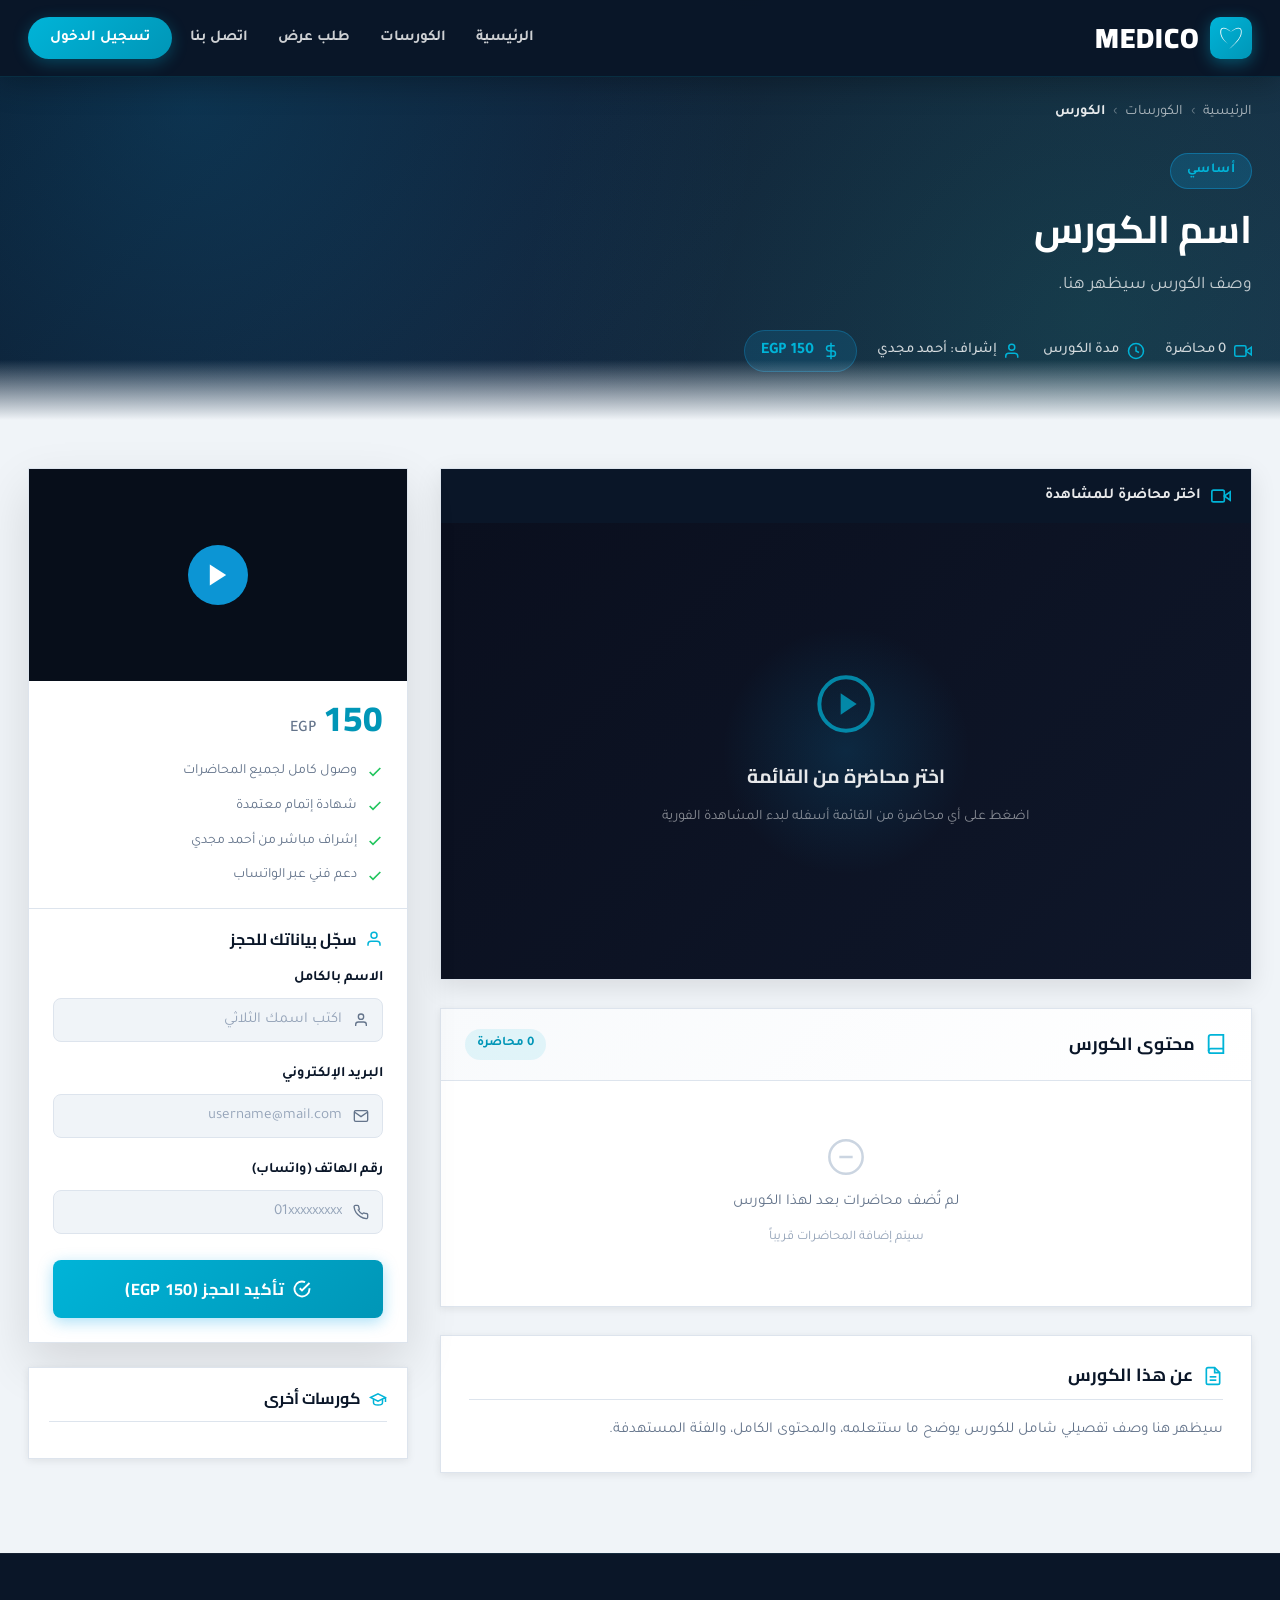
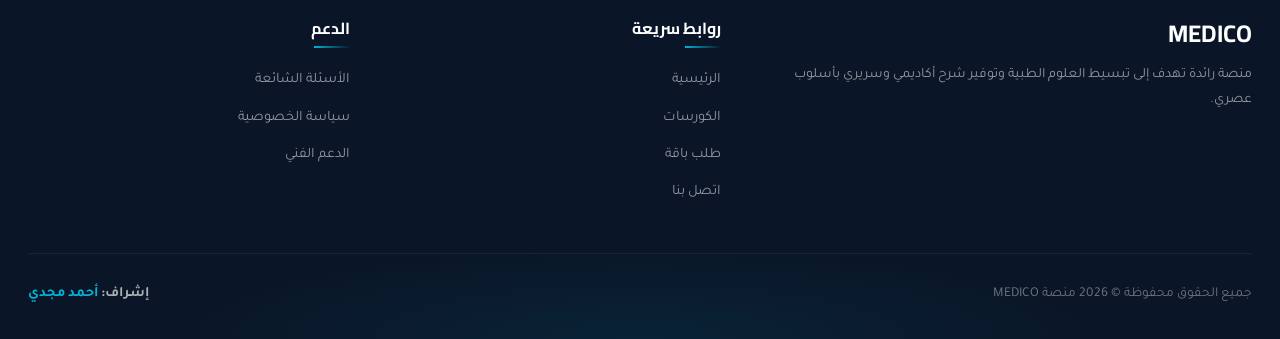
==== course.html @ 0561f6b4 "Add files via upload" ====
<!DOCTYPE html>
<html lang="ar" dir="rtl">

<head>
    <meta charset="UTF-8">
    <meta name="viewport" content="width=device-width, initial-scale=1.0">
    <meta name="description" content="صفحة الكورس الطبي - منصة MEDICO التعليمية">
    <title>MEDICO - تفاصيل الكورس</title>

    <!-- EmailJS SDK -->
    <script type="text/javascript" src="https://cdn.jsdelivr.net/npm/@emailjs/browser@4/dist/email.min.js"></script>

    <!-- Firebase SDK v9 compat -->
    <script src="https://www.gstatic.com/firebasejs/10.12.2/firebase-app-compat.js"></script>
    <script src="https://www.gstatic.com/firebasejs/10.12.2/firebase-auth-compat.js"></script>
    <script src="https://www.gstatic.com/firebasejs/10.12.2/firebase-firestore-compat.js"></script>
    <script src="https://www.gstatic.com/firebasejs/10.12.2/firebase-storage-compat.js"></script>
    <script src="firebase-db.js"></script>

    <!-- Google Fonts -->
    <link rel="preconnect" href="https://fonts.googleapis.com">
    <link href="https://fonts.googleapis.com/css2?family=Cairo:wght@300;400;500;600;700;800&family=Tajawal:wght@300;400;500;700;900&display=swap" rel="stylesheet">

    <!-- Shared Stylesheet -->
    <link rel="stylesheet" href="style.css">
    <!-- Course Page Styles -->
    <link rel="stylesheet" href="course.css">
</head>

<body>

    <!-- ==========================================
         HEADER & NAVIGATION
         ========================================== -->
    <header class="header scrolled" id="header">
        <div class="container nav-container">
            <a href="index.html" class="logo" aria-label="العودة للرئيسية">
                <span class="logo-icon">
                    <svg width="28" height="28" viewBox="0 0 100 100" fill="currentColor">
                        <path d="M 50,28 C 42,20 32,13 23,13 C 12,13 10,24 13,38 C 16,50 25,61 40,71 C 29,62 19,50 16,38 C 14,26 15,16 23,16 C 32,16 42,22 50,28 Z" />
                        <path d="M 50,28 C 58,20 68,13 77,13 C 88,13 90,24 87,38 C 82,53 66,72 42,90 C 62,72 79,54 84,38 C 87,26 86,16 77,16 C 68,16 58,22 50,28 Z" />
                    </svg>
                </span>
                <span>MEDICO</span>
            </a>

            <nav class="nav-menu" id="navMenu">
                <a href="index.html#home" class="nav-link">الرئيسية</a>
                <a href="index.html#courses" class="nav-link">الكورسات</a>
                <a href="index.html#pricing" class="nav-link">طلب عرض</a>
                <a href="index.html#contact" class="nav-link">اتصل بنا</a>
                <a href="login.html" class="nav-link btn-login-nav" id="navLoginBtn">تسجيل الدخول</a>
                <span id="navUserGroup" style="display:none; align-items:center; gap:10px;">
                    <a href="admin.html" id="navAdminLink" class="nav-link" style="display:none; color: var(--accent); font-weight:700; margin-left:10px;">لوحة التحكم</a>
                    <span id="navUserName" style="color:rgba(255,255,255,0.85); font-weight:600; font-size:0.95rem;"></span>
                    <button id="navLogoutBtn" class="nav-link btn-login-nav" style="background:rgba(239,68,68,0.8); cursor:pointer; border:none;">خروج</button>
                </span>
            </nav>

            <button class="mobile-toggle" id="mobileToggle" aria-label="تبديل القائمة">
                <span></span>
                <span></span>
                <span></span>
            </button>
        </div>
    </header>

    <!-- ==========================================
         COURSE HERO / BREADCRUMB
         ========================================== -->
    <section class="course-hero-section" id="courseHero">
        <div class="container">
            <div class="breadcrumb">
                <a href="index.html" class="breadcrumb-link">الرئيسية</a>
                <span class="breadcrumb-sep">›</span>
                <a href="index.html#courses" class="breadcrumb-link">الكورسات</a>
                <span class="breadcrumb-sep">›</span>
                <span id="breadcrumbCourse" class="breadcrumb-current">الكورس</span>
            </div>
            <div class="course-hero-content">
                <span class="course-hero-badge" id="courseBadge">أساسي</span>
                <h1 class="course-hero-title" id="courseTitle">اسم الكورس</h1>
                <p class="course-hero-desc" id="courseDesc">وصف الكورس سيظهر هنا.</p>
                <div class="course-hero-meta">
                    <div class="meta-item">
                        <svg width="18" height="18" viewBox="0 0 24 24" fill="none" stroke="currentColor" stroke-width="2"><polygon points="23 7 16 12 23 17 23 7"/><rect x="1" y="5" width="15" height="14" rx="2"/></svg>
                        <span id="metaLessons">0 محاضرة</span>
                    </div>
                    <div class="meta-item">
                        <svg width="18" height="18" viewBox="0 0 24 24" fill="none" stroke="currentColor" stroke-width="2"><circle cx="12" cy="12" r="10"/><polyline points="12 6 12 12 16 14"/></svg>
                        <span id="metaDuration">مدة الكورس</span>
                    </div>
                    <div class="meta-item">
                        <svg width="18" height="18" viewBox="0 0 24 24" fill="none" stroke="currentColor" stroke-width="2"><path d="M17 21v-2a4 4 0 0 0-4-4H5a4 4 0 0 0-4 4v2"/><circle cx="9" cy="7" r="4"/></svg>
                        <span>إشراف: أحمد مجدي</span>
                    </div>
                    <div class="meta-item price-meta">
                        <svg width="18" height="18" viewBox="0 0 24 24" fill="none" stroke="currentColor" stroke-width="2"><line x1="12" y1="1" x2="12" y2="23"/><path d="M17 5H9.5a3.5 3.5 0 0 0 0 7h5a3.5 3.5 0 0 1 0 7H6"/></svg>
                        <span id="metaPrice">150 EGP</span>
                    </div>
                </div>
            </div>
        </div>
    </section>

    <!-- ==========================================
         MAIN COURSE CONTENT
         ========================================== -->
    <main class="course-main-layout">
        <div class="container">
            <div class="course-layout-grid">

                <!-- ── LEFT COLUMN: Video Player + Curriculum ── -->
                <div class="course-content-col">

                    <!-- Video Player Area -->
                    <div class="video-player-card" id="videoPlayerCard">
                        <div class="video-player-header">
                            <svg width="20" height="20" viewBox="0 0 24 24" fill="none" stroke="currentColor" stroke-width="2"><polygon points="23 7 16 12 23 17 23 7"/><rect x="1" y="5" width="15" height="14" rx="2"/></svg>
                            <span id="currentVideoTitle">اختر محاضرة للمشاهدة</span>
                        </div>

                        <!-- Video Embed Container -->
                        <div class="video-embed-container" id="videoEmbedContainer">
                            <!-- Placeholder shown when no video is selected -->
                            <div class="video-placeholder" id="videoPlaceholder">
                                <div class="placeholder-glow"></div>
                                <div class="placeholder-icon">
                                    <svg width="64" height="64" viewBox="0 0 24 24" fill="none" stroke="currentColor" stroke-width="1.5">
                                        <circle cx="12" cy="12" r="10"/>
                                        <polygon points="10 8 16 12 10 16 10 8" fill="currentColor" stroke="none"/>
                                    </svg>
                                </div>
                                <h3>اختر محاضرة من القائمة</h3>
                                <p>اضغط على أي محاضرة من القائمة أسفله لبدء المشاهدة الفورية</p>
                            </div>

                            <!-- iFrame for Google Drive / YouTube embed -->
                            <iframe
                                id="videoIframe"
                                src=""
                                style="display:none;"
                                width="100%"
                                height="100%"
                                frameborder="0"
                                allow="autoplay; encrypted-media; fullscreen"
                                allowfullscreen
                                loading="lazy"
                                title="محاضرة الكورس"
                            ></iframe>

                            <!-- Locked overlay for non-paid users -->
                            <div class="video-locked-overlay" id="videoLockedOverlay" style="display:none;">
                                <div class="lock-icon">
                                    <svg width="52" height="52" viewBox="0 0 24 24" fill="none" stroke="currentColor" stroke-width="1.5">
                                        <rect x="3" y="11" width="18" height="11" rx="2" ry="2"/>
                                        <path d="M7 11V7a5 5 0 0 1 10 0v4"/>
                                    </svg>
                                </div>
                                <h3>هذه المحاضرة مقفلة</h3>
                                <p>سجّل حجزك وأتمّ الدفع للوصول لجميع المحاضرات</p>
                                <button class="btn btn-primary" onclick="document.getElementById('enrollSection').scrollIntoView({behavior:'smooth'})">
                                    احجز الآن وابدأ التعلم
                                </button>
                            </div>
                        </div>
                    </div>

                    <!-- Course Curriculum List -->
                    <div class="curriculum-card" id="curriculumCard">
                        <div class="curriculum-header">
                            <div class="curriculum-header-info">
                                <svg width="22" height="22" viewBox="0 0 24 24" fill="none" stroke="currentColor" stroke-width="2"><path d="M4 19.5A2.5 2.5 0 0 1 6.5 17H20"/><path d="M6.5 2H20v20H6.5A2.5 2.5 0 0 1 4 19.5v-15A2.5 2.5 0 0 1 6.5 2z"/></svg>
                                <h3>محتوى الكورس</h3>
                            </div>
                            <span class="curriculum-count" id="curriculumCount">0 محاضرة</span>
                        </div>

                        <!-- Admin Upload Controls (hidden by default, shown for admin) -->
                        <div class="admin-upload-panel" id="adminUploadPanel" style="display:none;">
                            <div class="admin-panel-header">
                                <svg width="18" height="18" viewBox="0 0 24 24" fill="none" stroke="currentColor" stroke-width="2"><path d="M12 2l3.09 6.26L22 9.27l-5 4.87L18.18 21 12 17.77 5.82 21 7 14.14 2 9.27l6.91-1.01L12 2z"/></svg>
                                <span>لوحة تحكم المشرف - إضافة محاضرة</span>
                            </div>
                            <div class="admin-upload-form">
                                <div class="admin-form-row">
                                    <input type="text" id="adminLessonTitle" class="admin-input" placeholder="عنوان المحاضرة (مثال: المحاضرة الأولى - مقدمة)">
                                </div>
                                <div class="admin-form-row">
                                    <input type="text" id="adminDriveLink" class="admin-input" placeholder="رابط Google Drive (مثال: https://drive.google.com/file/d/FILE_ID/view)">
                                </div>
                                <div class="admin-form-row">
                                    <input type="text" id="adminLessonDuration" class="admin-input" placeholder="المدة (مثال: 45 دقيقة)">
                                    <select id="adminLessonAccess" class="admin-select">
                                        <option value="free">مجاني (متاح للجميع)</option>
                                        <option value="paid">مدفوع (يتطلب حجز)</option>
                                    </select>
                                </div>
                                <button type="button" class="btn btn-primary admin-add-btn" id="adminAddLessonBtn">
                                    <svg width="16" height="16" viewBox="0 0 24 24" fill="none" stroke="currentColor" stroke-width="2.5"><line x1="12" y1="5" x2="12" y2="19"/><line x1="5" y1="12" x2="19" y2="12"/></svg>
                                    إضافة المحاضرة
                                </button>
                            </div>
                            <div class="admin-howto">
                                <h5>
                                    <svg width="16" height="16" viewBox="0 0 24 24" fill="none" stroke="currentColor" stroke-width="2"><circle cx="12" cy="12" r="10"/><line x1="12" y1="8" x2="12" y2="12"/><line x1="12" y1="16" x2="12.01" y2="16"/></svg>
                                    كيفية الحصول على رابط Google Drive القابل للتضمين:
                                </h5>
                                <ol>
                                    <li>ارفع الفيديو على Google Drive</li>
                                    <li>انقر بزر الماوس الأيمن → "مشاركة"</li>
                                    <li>غيّر الوصول إلى "أي شخص لديه الرابط"</li>
                                    <li>انسخ رابط المشاركة والصقه هنا</li>
                                </ol>
                            </div>
                        </div>

                        <!-- Lessons List -->
                        <div class="lessons-list" id="lessonsList">
                            <!-- Populated dynamically -->
                            <div class="no-lessons-msg" id="noLessonsMsg">
                                <svg width="40" height="40" viewBox="0 0 24 24" fill="none" stroke="currentColor" stroke-width="1.5"><circle cx="12" cy="12" r="10"/><line x1="8" y1="12" x2="16" y2="12"/></svg>
                                <p>لم تُضف محاضرات بعد لهذا الكورس</p>
                                <small>سيتم إضافة المحاضرات قريباً</small>
                            </div>
                        </div>
                    </div>

                    <!-- Course Description Card -->
                    <div class="course-desc-card">
                        <h3>
                            <svg width="20" height="20" viewBox="0 0 24 24" fill="none" stroke="currentColor" stroke-width="2"><path d="M14 2H6a2 2 0 0 0-2 2v16a2 2 0 0 0 2 2h12a2 2 0 0 0 2-2V8z"/><polyline points="14 2 14 8 20 8"/><line x1="16" y1="13" x2="8" y2="13"/><line x1="16" y1="17" x2="8" y2="17"/></svg>
                            عن هذا الكورس
                        </h3>
                        <div class="desc-content" id="courseFullDesc">
                            <p>سيظهر هنا وصف تفصيلي شامل للكورس يوضح ما ستتعلمه، والمحتوى الكامل، والفئة المستهدفة.</p>
                        </div>
                    </div>
                </div>

                <!-- ── RIGHT COLUMN: Enrollment Box ── -->
                <div class="course-sidebar-col">
                    <div class="enrollment-card" id="enrollSection">
                        <!-- Course Thumbnail Preview -->
                        <div class="enrollment-thumb" id="enrollThumb">
                            <img src="" alt="صورة الكورس" id="enrollThumbImg" onerror="this.style.display='none'">
                            <div class="enrollment-thumb-overlay">
                                <div class="play-btn-preview">
                                    <svg width="28" height="28" viewBox="0 0 24 24" fill="currentColor"><polygon points="5 3 19 12 5 21 5 3"/></svg>
                                </div>
                            </div>
                        </div>

                        <!-- Price Display -->
                        <div class="enrollment-price-section">
                            <div class="enrollment-price">
                                <span id="enrollPrice">150</span>
                                <span class="enrollment-currency">EGP</span>
                            </div>
                            <div class="enrollment-features">
                                <div class="enroll-feature">
                                    <svg width="16" height="16" viewBox="0 0 24 24" fill="none" stroke="currentColor" stroke-width="2.5"><polyline points="20 6 9 17 4 12"/></svg>
                                    <span>وصول كامل لجميع المحاضرات</span>
                                </div>
                                <div class="enroll-feature">
                                    <svg width="16" height="16" viewBox="0 0 24 24" fill="none" stroke="currentColor" stroke-width="2.5"><polyline points="20 6 9 17 4 12"/></svg>
                                    <span>شهادة إتمام معتمدة</span>
                                </div>
                                <div class="enroll-feature">
                                    <svg width="16" height="16" viewBox="0 0 24 24" fill="none" stroke="currentColor" stroke-width="2.5"><polyline points="20 6 9 17 4 12"/></svg>
                                    <span>إشراف مباشر من أحمد مجدي</span>
                                </div>
                                <div class="enroll-feature">
                                    <svg width="16" height="16" viewBox="0 0 24 24" fill="none" stroke="currentColor" stroke-width="2.5"><polyline points="20 6 9 17 4 12"/></svg>
                                    <span>دعم فني عبر الواتساب</span>
                                </div>
                            </div>
                        </div>

                        <!-- Booking Form -->
                        <div class="enrollment-form-wrapper">
                            <h4 class="enrollment-form-title">
                                <svg width="18" height="18" viewBox="0 0 24 24" fill="none" stroke="currentColor" stroke-width="2"><path d="M20 21v-2a4 4 0 0 0-4-4H8a4 4 0 0 0-4 4v2"/><circle cx="12" cy="7" r="4"/></svg>
                                سجّل بياناتك للحجز
                            </h4>

                            <form id="courseEnrollForm" novalidate>
                                <input type="hidden" id="enrollCourseName" value="">

                                <!-- Name -->
                                <div class="form-group">
                                    <label for="enrollName" class="form-label">الاسم بالكامل</label>
                                    <div class="input-icon-wrap">
                                        <svg width="16" height="16" viewBox="0 0 24 24" fill="none" stroke="currentColor" stroke-width="2"><path d="M20 21v-2a4 4 0 0 0-4-4H8a4 4 0 0 0-4 4v2"/><circle cx="12" cy="7" r="4"/></svg>
                                        <input type="text" id="enrollName" class="form-input icon-input" placeholder="اكتب اسمك الثلاثي">
                                    </div>
                                    <span class="form-error">الرجاء إدخال اسمك (3 أحرف على الأقل).</span>
                                </div>

                                <!-- Email -->
                                <div class="form-group">
                                    <label for="enrollEmail" class="form-label">البريد الإلكتروني</label>
                                    <div class="input-icon-wrap">
                                        <svg width="16" height="16" viewBox="0 0 24 24" fill="none" stroke="currentColor" stroke-width="2"><path d="M4 4h16c1.1 0 2 .9 2 2v12c0 1.1-.9 2-2 2H4c-1.1 0-2-.9-2-2V6c0-1.1.9-2 2-2z"/><polyline points="22,6 12,13 2,6"/></svg>
                                        <input type="email" id="enrollEmail" class="form-input icon-input" placeholder="username@mail.com">
                                    </div>
                                    <span class="form-error">الرجاء إدخال بريد إلكتروني صحيح.</span>
                                </div>

                                <!-- Phone -->
                                <div class="form-group">
                                    <label for="enrollPhone" class="form-label">رقم الهاتف (واتساب)</label>
                                    <div class="input-icon-wrap">
                                        <svg width="16" height="16" viewBox="0 0 24 24" fill="none" stroke="currentColor" stroke-width="2"><path d="M22 16.92v3a2 2 0 0 1-2.18 2 19.79 19.79 0 0 1-8.63-3.07A19.5 19.5 0 0 1 4.69 13 19.79 19.79 0 0 1 1.61 4.37 2 2 0 0 1 3.6 2.18h3a2 2 0 0 1 2 1.72c.127.96.361 1.903.7 2.81a2 2 0 0 1-.45 2.11L7.91 9a16 16 0 0 0 6 6l.92-.92a2 2 0 0 1 2.11-.45c.907.339 1.85.573 2.81.7A2 2 0 0 1 22 16.92z"/></svg>
                                        <input type="tel" id="enrollPhone" class="form-input icon-input" placeholder="01xxxxxxxxx">
                                    </div>
                                    <span class="form-error">الرجاء إدخال رقم هاتف مصري صحيح.</span>
                                </div>

                                <button type="submit" id="enrollSubmitBtn" class="btn btn-primary btn-form enroll-btn">
                                    <svg width="18" height="18" viewBox="0 0 24 24" fill="none" stroke="currentColor" stroke-width="2.5"><path d="M22 11.08V12a10 10 0 1 1-5.93-9.14"/><polyline points="22 4 12 14.01 9 11.01"/></svg>
                                    تأكيد الحجز (150 EGP)
                                </button>
                            </form>

                            <!-- Success Message -->
                            <div class="enroll-success" id="enrollSuccess" style="display:none;">
                                <div class="enroll-success-icon">
                                    <svg width="36" height="36" viewBox="0 0 24 24" fill="none" stroke="currentColor" stroke-width="3"><polyline points="20 6 9 17 4 12"/></svg>
                                </div>
                                <h4>تم تسجيل حجزك بنجاح! 🎉</h4>
                                <p>سيتواصل معك فريق MEDICO خلال ساعات عبر الواتساب لإتمام عملية الدفع وتفعيل الكورس.</p>
                                <div class="whatsapp-quick-link">
                                    <a href="https://wa.me/201012345678" target="_blank" rel="noopener noreferrer" class="btn btn-whatsapp">
                                        <svg width="18" height="18" viewBox="0 0 24 24" fill="currentColor"><path d="M17.472 14.382c-.297-.149-1.758-.867-2.03-.967-.273-.099-.471-.148-.67.15-.197.297-.767.966-.94 1.164-.173.199-.347.223-.644.075-.297-.15-1.255-.463-2.39-1.475-.883-.788-1.48-1.761-1.653-2.059-.173-.297-.018-.458.13-.606.134-.133.298-.347.446-.52.149-.174.198-.298.298-.497.099-.198.05-.371-.025-.52-.075-.149-.669-1.612-.916-2.207-.242-.579-.487-.5-.669-.51-.173-.008-.371-.01-.57-.01-.198 0-.52.074-.792.372-.272.297-1.04 1.016-1.04 2.479 0 1.462 1.065 2.875 1.213 3.074.149.198 2.096 3.2 5.077 4.487.709.306 1.262.489 1.694.625.712.227 1.36.195 1.871.118.571-.085 1.758-.719 2.006-1.413.248-.694.248-1.289.173-1.413-.074-.124-.272-.198-.57-.347m-5.421 7.403h-.004a9.87 9.87 0 0 1-5.031-1.378l-.361-.214-3.741.982.998-3.648-.235-.374a9.86 9.86 0 0 1-1.51-5.26c.001-5.45 4.436-9.884 9.888-9.884 2.64 0 5.122 1.03 6.988 2.898a9.825 9.825 0 0 1 2.893 6.994c-.003 5.45-4.437 9.884-9.885 9.884m8.413-18.297A11.815 11.815 0 0 0 12.05 0C5.495 0 .16 5.335.157 11.892c0 2.096.547 4.142 1.588 5.945L.057 24l6.305-1.654a11.882 11.882 0 0 0 5.683 1.448h.005c6.554 0 11.89-5.335 11.893-11.893a11.821 11.821 0 0 0-3.48-8.413Z"/></svg>
                                        تواصل عبر الواتساب
                                    </a>
                                </div>
                            </div>
                        </div>

                        <!-- Admin Toggle (hidden, activated via secret click) -->
                        <div class="admin-toggle-hint" id="adminToggleBtn" title="وضع المشرف">
                            <svg width="14" height="14" viewBox="0 0 24 24" fill="none" stroke="currentColor" stroke-width="2"><path d="M12 2l3.09 6.26L22 9.27l-5 4.87L18.18 21 12 17.77 5.82 21 7 14.14 2 9.27l6.91-1.01L12 2z"/></svg>
                        </div>
                    </div>

                    <!-- Related Courses Card -->
                    <div class="related-courses-card">
                        <h4>
                            <svg width="18" height="18" viewBox="0 0 24 24" fill="none" stroke="currentColor" stroke-width="2"><path d="M22 10v6M2 10l10-5 10 5-10 5z"/><path d="M6 12v5c0 2 2 3 6 3s6-1 6-3v-5"/></svg>
                            كورسات أخرى
                        </h4>
                        <div class="related-list" id="relatedList">
                            <!-- Populated dynamically -->
                        </div>
                    </div>
                </div>

            </div>
        </div>
    </main>

    <!-- ==========================================
         FOOTER
         ========================================== -->
    <footer class="footer">
        <div class="container">
            <div class="footer-grid">
                <div class="footer-brand">
                    <h4>MEDICO</h4>
                    <p>منصة رائدة تهدف إلى تبسيط العلوم الطبية وتوفير شرح أكاديمي وسريري بأسلوب عصري.</p>
                </div>
                <div>
                    <h4 class="footer-title">روابط سريعة</h4>
                    <div class="footer-links">
                        <a href="index.html#home" class="footer-link">الرئيسية</a>
                        <a href="index.html#courses" class="footer-link">الكورسات</a>
                        <a href="index.html#pricing" class="footer-link">طلب باقة</a>
                        <a href="index.html#contact" class="footer-link">اتصل بنا</a>
                    </div>
                </div>
                <div>
                    <h4 class="footer-title">الدعم</h4>
                    <div class="footer-links">
                        <a href="#" class="footer-link">الأسئلة الشائعة</a>
                        <a href="#" class="footer-link">سياسة الخصوصية</a>
                        <a href="index.html#contact" class="footer-link">الدعم الفني</a>
                    </div>
                </div>
            </div>
            <div class="footer-bottom">
                <div class="footer-copyright">
                    جميع الحقوق محفوظة &copy; <span id="currentYear">2026</span> منصة MEDICO
                </div>
                <div class="footer-owner">
                    إشراف: <a href="https://www.youtube.com/@tamaoun-podcast" target="_blank" rel="noopener noreferrer" style="color:var(--accent);">أحمد مجدي</a>
                </div>
            </div>
        </div>
    </footer>

    <!-- Script -->
    <script src="course.js" defer></script>
    <script>
        document.getElementById('currentYear').textContent = new Date().getFullYear();
    </script>

    <!-- ==========================================
         PAYMENT PAGE MODAL
         ========================================== -->
    <div class="modal-overlay" id="paymentModal" role="dialog" aria-modal="true" aria-labelledby="paymentModalTitle">
        <div class="modal-card payment-modal-card">
            <div class="modal-header payment-modal-header">
                <div class="payment-header-content">
                    <svg width="22" height="22" viewBox="0 0 24 24" fill="none" stroke="currentColor" stroke-width="2.5" stroke-linecap="round" stroke-linejoin="round">
                        <rect x="1" y="4" width="22" height="16" rx="2" ry="2"></rect>
                        <line x1="1" y1="10" x2="23" y2="10"></line>
                    </svg>
                    <h3 id="paymentModalTitle">إتمام عملية الدفع</h3>
                </div>
                <button class="modal-close" id="closePaymentModal" aria-label="إغلاق">&times;</button>
            </div>
            <div class="payment-modal-body">

                <!-- Step Indicator -->
                <div class="payment-steps">
                    <div class="payment-step active" id="stepPayInfo">
                        <span class="step-num">1</span>
                        <span class="step-label">بيانات الدفع</span>
                    </div>
                    <div class="payment-step-line"></div>
                    <div class="payment-step" id="stepConfirm">
                        <span class="step-num">2</span>
                        <span class="step-label">تأكيد الحجز</span>
                    </div>
                </div>

                <!-- Course Summary -->
                <div class="payment-course-summary" id="paymentCourseSummary">
                    <div class="pcs-icon">
                        <svg width="20" height="20" viewBox="0 0 24 24" fill="none" stroke="currentColor" stroke-width="2.5"><path d="M12 22s8-4 8-10V5l-8-3-8 3v7c0 6 8 10 8 10z"/></svg>
                    </div>
                    <div class="pcs-info">
                        <span class="pcs-label">الكورس المحجوز</span>
                        <strong id="paymentCourseName">اسم الكورس</strong>
                    </div>
                    <div class="pcs-price">
                        <span id="paymentCoursePrice">200</span> EGP
                    </div>
                </div>

                <!-- Payment Form View -->
                <div id="paymentFormView">
                    <!-- Payment Methods -->
                    <div class="payment-methods-section">
                        <h4 class="payment-section-title">اختر طريقة الدفع</h4>
                        <div class="payment-methods-grid">
                            <label class="payment-method-card selected" for="pm-vodafone">
                                <input type="radio" name="payment_method" id="pm-vodafone" value="vodafone" checked>
                                <div class="pm-icon vodafone-icon">
                                    <svg width="24" height="24" viewBox="0 0 24 24" fill="none" stroke="currentColor" stroke-width="2"><path d="M22 16.92v3a2 2 0 0 1-2.18 2 19.79 19.79 0 0 1-8.63-3.07A19.5 19.5 0 0 1 4.69 13 19.79 19.79 0 0 1 1.61 4.37 2 2 0 0 1 3.6 2.18h3a2 2 0 0 1 2 1.72 12.84 12.84 0 0 0 .7 2.81 2 2 0 0 1-.45 2.11L7.91 9a16 16 0 0 0 6 6l.92-.92a2 2 0 0 1 2.11-.45 12.84 12.84 0 0 0 2.81.7A2 2 0 0 1 22 16.92z"/></svg>
                                </div>
                                <span>فودافون كاش</span>
                            </label>
                            <label class="payment-method-card" for="pm-instapay">
                                <input type="radio" name="payment_method" id="pm-instapay" value="instapay">
                                <div class="pm-icon instapay-icon">
                                    <svg width="24" height="24" viewBox="0 0 24 24" fill="none" stroke="currentColor" stroke-width="2"><rect x="1" y="4" width="22" height="16" rx="2" ry="2"/><line x1="1" y1="10" x2="23" y2="10"/></svg>
                                </div>
                                <span>إنستاباي</span>
                            </label>
                            <label class="payment-method-card" for="pm-bank">
                                <input type="radio" name="payment_method" id="pm-bank" value="bank">
                                <div class="pm-icon bank-icon">
                                    <svg width="24" height="24" viewBox="0 0 24 24" fill="none" stroke="currentColor" stroke-width="2"><line x1="3" y1="22" x2="21" y2="22"/><line x1="6" y1="18" x2="6" y2="11"/><line x1="10" y1="18" x2="10" y2="11"/><line x1="14" y1="18" x2="14" y2="11"/><line x1="18" y1="18" x2="18" y2="11"/><polygon points="12 2 20 7 4 7"/></svg>
                                </div>
                                <span>تحويل بنكي</span>
                            </label>
                        </div>
                    </div>

                    <!-- Payment Details Display -->
                    <div class="payment-details-box" id="paymentDetailsBox">
                        <h4 class="payment-section-title">بيانات الدفع</h4>
                        <div id="vodafoneDetails" class="payment-detail-content active">
                            <div class="payment-info-row">
                                <span class="pi-label">رقم فودافون كاش</span>
                                <div class="pi-value-wrap">
                                    <span class="pi-value">01012345678</span>
                                    <button class="copy-btn" data-copy="01012345678" title="نسخ">
                                        <svg width="14" height="14" viewBox="0 0 24 24" fill="none" stroke="currentColor" stroke-width="2"><rect x="9" y="9" width="13" height="13" rx="2"/><path d="M5 15H4a2 2 0 0 1-2-2V4a2 2 0 0 1 2-2h9a2 2 0 0 1 2 2v1"/></svg>
                                    </button>
                                </div>
                            </div>
                            <div class="payment-info-row">
                                <span class="pi-label">اسم صاحب المحفظة</span>
                                <span class="pi-value">أحمد مجدي</span>
                            </div>
                            <div class="payment-notice">
                                <svg width="16" height="16" viewBox="0 0 24 24" fill="none" stroke="currentColor" stroke-width="2"><circle cx="12" cy="12" r="10"/><line x1="12" y1="8" x2="12" y2="12"/><line x1="12" y1="16" x2="12.01" y2="16"/></svg>
                                <span>بعد الدفع، أرسل لقطة شاشة التحويل عبر الواتساب للتفعيل الفوري.</span>
                            </div>
                        </div>
                        <div id="instapayDetails" class="payment-detail-content">
                            <div class="payment-info-row">
                                <span class="pi-label">معرّف إنستاباي</span>
                                <div class="pi-value-wrap">
                                    <span class="pi-value">AhmedMagdi@instapay</span>
                                    <button class="copy-btn" data-copy="AhmedMagdi@instapay" title="نسخ">
                                        <svg width="14" height="14" viewBox="0 0 24 24" fill="none" stroke="currentColor" stroke-width="2"><rect x="9" y="9" width="13" height="13" rx="2"/><path d="M5 15H4a2 2 0 0 1-2-2V4a2 2 0 0 1 2-2h9a2 2 0 0 1 2 2v1"/></svg>
                                    </button>
                                </div>
                            </div>
                            <div class="payment-notice">
                                <svg width="16" height="16" viewBox="0 0 24 24" fill="none" stroke="currentColor" stroke-width="2"><circle cx="12" cy="12" r="10"/><line x1="12" y1="8" x2="12" y2="12"/><line x1="12" y1="16" x2="12.01" y2="16"/></svg>
                                <span>حوّل المبلغ عبر إنستاباي ثم أرسل إيصال التحويل عبر الواتساب.</span>
                            </div>
                        </div>
                        <div id="bankDetails" class="payment-detail-content">
                            <div class="payment-info-row">
                                <span class="pi-label">اسم البنك</span>
                                <span class="pi-value">بنك مصر</span>
                            </div>
                            <div class="payment-info-row">
                                <span class="pi-label">رقم الحساب</span>
                                <div class="pi-value-wrap">
                                    <span class="pi-value">1234567890123456</span>
                                    <button class="copy-btn" data-copy="1234567890123456" title="نسخ">
                                        <svg width="14" height="14" viewBox="0 0 24 24" fill="none" stroke="currentColor" stroke-width="2"><rect x="9" y="9" width="13" height="13" rx="2"/><path d="M5 15H4a2 2 0 0 1-2-2V4a2 2 0 0 1 2-2h9a2 2 0 0 1 2 2v1"/></svg>
                                    </button>
                                </div>
                            </div>
                            <div class="payment-info-row">
                                <span class="pi-label">اسم صاحب الحساب</span>
                                <span class="pi-value">أحمد مجدي الطحاوي</span>
                            </div>
                        </div>
                    </div>

                    <!-- Student Info Form -->
                    <div class="payment-student-form">
                        <h4 class="payment-section-title">بياناتك الشخصية</h4>
                        <form id="paymentStudentForm" novalidate>
                            <input type="hidden" id="paymentCourseHidden" value="">
                            <input type="hidden" id="paymentPriceHidden" value="">
                            <div class="form-group">
                                <label for="payStudentName" class="form-label">الاسم بالكامل</label>
                                <input type="text" id="payStudentName" class="form-input" placeholder="اكتب اسمك الثلاثي">
                                <span class="form-error">الرجاء إدخال اسمك الكريم (3 أحرف على الأقل).</span>
                            </div>
                            <div class="form-group">
                                <label for="payStudentPhone" class="form-label">رقم الواتساب</label>
                                <input type="tel" id="payStudentPhone" class="form-input" placeholder="01xxxxxxxxx">
                                <span class="form-error">الرجاء إدخال رقم هاتف مصري صحيح.</span>
                            </div>
                            <div class="form-group">
                                <label for="payReceiptFile" class="form-label">تحميل صورة إيصال التحويل (إثبات الدفع)</label>
                                <input type="file" id="payReceiptFile" class="form-input" accept="image/*" style="padding: 8px;">
                                <span class="form-error">الرجاء تحميل إيصال الدفع.</span>
                                <small style="display:block; margin-top:6px; color:rgba(255,255,255,0.5);">يمكنك تصوير شاشة التحويل (Screenshot) ورفعها هنا.</small>
                            </div>
                            <button type="submit" id="payConfirmBtn" class="btn btn-primary btn-form">
                                <svg width="18" height="18" viewBox="0 0 24 24" fill="none" stroke="currentColor" stroke-width="2.5"><polyline points="20 6 9 17 4 12"/></svg>
                                تأكيد الدفع والحجز
                            </button>
                        </form>
                    </div>
                </div>

                <!-- Payment Success View -->
                <div id="paymentSuccessView" style="display:none;">
                    <div class="payment-success-animation">
                        <div class="success-ripple"></div>
                        <div class="success-check-icon">
                            <svg width="40" height="40" viewBox="0 0 24 24" fill="none" stroke="currentColor" stroke-width="3"><polyline points="20 6 9 17 4 12"/></svg>
                        </div>
                    </div>
                    <h3 class="pay-success-title">تم تأكيد حجزك بنجاح! 🎉</h3>
                    <p class="pay-success-desc">شكراً لك! تم استلام بيانات حجزك. سيقوم فريق MEDICO بالتواصل معك خلال ساعات لتفعيل الكورس وإرسال رابط الوصول.</p>
                    <button class="btn btn-primary" id="goToVideosBtn">
                        <svg width="18" height="18" viewBox="0 0 24 24" fill="none" stroke="currentColor" stroke-width="2.5"><polygon points="23 7 16 12 23 17 23 7"/><rect x="1" y="5" width="15" height="14" rx="2"/></svg>
                        عرض الكورس والفيديوهات
                    </button>
                </div>
            </div>
        </div>
    </div>

    <!-- Firebase Auth State -->
    <script>
        const firebaseConfig = {
            apiKey: "AIzaSyA49NmcBO1HmTR1_j01_EzmGUJAFl6SIS0",
            authDomain: "meproject-e1927.firebaseapp.com",
            projectId: "meproject-e1927",
            storageBucket: "meproject-e1927.firebasestorage.app",
            messagingSenderId: "666133437955",
            appId: "1:666133437955:web:6f9f05a96bd3a31ec2f836",
            measurementId: "G-4R6BE0X1G8"
        };

        if (!firebase.apps.length) {
            firebase.initializeApp(firebaseConfig);
        }
        const authInstance = firebase.auth();

        const navLoginBtn  = document.getElementById('navLoginBtn');
        const navUserGroup = document.getElementById('navUserGroup');
        const navUserName  = document.getElementById('navUserName');
        const navLogoutBtn = document.getElementById('navLogoutBtn');
        const navAdminLink = document.getElementById('navAdminLink');

        authInstance.onAuthStateChanged(async function(user) {
            if (user) {
                navLoginBtn.style.display  = 'none';
                navUserGroup.style.display = 'flex';
                const name = user.displayName || user.email.split('@')[0];
                navUserName.textContent    = '👋 أهلاً، ' + name;
                
                // Auto-fill enroll form
                const enrollNameEl  = document.getElementById('enrollName');
                const enrollEmailEl = document.getElementById('enrollEmail');
                if (enrollNameEl  && user.displayName) enrollNameEl.value  = user.displayName;
                if (enrollEmailEl && user.email)        enrollEmailEl.value = user.email;

                // Update lastSeenAt timestamp
                dbUpdateLastSeen();

                // Check user role in Firestore
                try {
                    const userDoc = await db.collection('users').doc(user.uid).get();
                    if (userDoc.exists && userDoc.data().role === 'admin') {
                        if (navAdminLink) navAdminLink.style.display = 'inline-block';
                    } else {
                        if (navAdminLink) navAdminLink.style.display = 'none';
                    }
                } catch (e) {
                    console.error('Error fetching user role:', e);
                }
            } else {
                navLoginBtn.style.display  = '';
                navUserGroup.style.display = 'none';
                navUserName.textContent    = '';
                if (navAdminLink) navAdminLink.style.display = 'none';
            }
        });

        navLogoutBtn && navLogoutBtn.addEventListener('click', function() {
            dbLogout().then(function() {
                window.location.reload();
            });
        });
    </script>
</body>

</html>
---- style.css ----
/* 
   MEDICO - Medical Educational Platform
   Author: Ahmed Magdy
   Theme: Premium Medical Theme — Deep Navy + Electric Blue + White
   Direction: RTL (Arabic)
*/

/* --- Google Fonts --- */
@import url('https://fonts.googleapis.com/css2?family=Cairo:wght@300;400;500;600;700;800;900&family=Tajawal:wght@300;400;500;700;900&display=swap');

/* =========================================
   ROOT VARIABLES
   ========================================= */
:root {
    /* Core Palette */
    --primary:        #0a1628;
    --primary-light:  #112240;
    --primary-mid:    #1a3a5c;
    --accent:         #00b4d8;
    --accent-hover:   #0096b7;
    --accent-glow:    rgba(0, 180, 216, 0.25);
    --accent-light:   rgba(0, 180, 216, 0.1);
    --gold:           #f0a500;
    --success:        #22c55e;
    --danger:         #ef4444;

    /* Text */
    --text-main:      #1e293b;
    --text-muted:     #64748b;
    --text-light:     #94a3b8;

    /* Surfaces */
    --bg-main:        #f0f4f8;
    --bg-card:        #ffffff;
    --border-color:   #dde4ed;

    /* Shadows */
    --shadow-xs:      0 1px 2px rgba(0,0,0,0.06);
    --shadow-sm:      0 2px 8px rgba(0,0,0,0.08);
    --shadow-md:      0 8px 24px rgba(0,0,0,0.1);
    --shadow-lg:      0 20px 48px rgba(0,0,0,0.12);
    --shadow-accent:  0 8px 32px rgba(0, 180, 216, 0.3);

    /* Transitions */
    --t-fast:    0.18s cubic-bezier(0.4,0,0.2,1);
    --t-normal:  0.3s  cubic-bezier(0.4,0,0.2,1);
    --t-slow:    0.5s  cubic-bezier(0.4,0,0.2,1);

    /* Typography */
    --font-heading: 'Cairo', sans-serif;
    --font-body:    'Tajawal', sans-serif;

    /* Radius */
    --r-sm:  8px;
    --r-md:  16px;
    --r-lg:  24px;
    --r-xl:  36px;
    --r-full: 9999px;
}

/* =========================================
   RESET & BASE
   ========================================= */
*, *::before, *::after {
    margin: 0;
    padding: 0;
    box-sizing: border-box;
}

html {
    scroll-behavior: smooth;
    font-size: 16px;
}

body {
    direction: rtl;
    text-align: right;
    background-color: var(--bg-main);
    color: var(--text-main);
    font-family: var(--font-body);
    line-height: 1.75;
    overflow-x: hidden;
    -webkit-font-smoothing: antialiased;
}

h1, h2, h3, h4, h5, h6 {
    font-family: var(--font-heading);
    font-weight: 700;
    color: var(--primary);
    line-height: 1.3;
}

a { text-decoration: none; color: inherit; }
ul { list-style: none; }
img { max-width: 100%; height: auto; display: block; }
button { font-family: var(--font-body); cursor: pointer; }
input, textarea, select { font-family: var(--font-body); }

*:focus-visible {
    outline: 2px solid var(--accent);
    outline-offset: 3px;
}

/* =========================================
   LAYOUT
   ========================================= */
.container {
    width: 100%;
    max-width: 1280px;
    margin: 0 auto;
    padding: 0 28px;
}

.section {
    padding: 90px 0;
    position: relative;
}

/* =========================================
   SECTION HEADINGS
   ========================================= */
.section-title-wrapper {
    text-align: center;
    margin-bottom: 56px;
}

.section-title {
    font-size: clamp(1.75rem, 3vw, 2.5rem);
    color: var(--primary);
    display: inline-block;
    position: relative;
    padding-bottom: 16px;
    margin-bottom: 16px;
}

.section-title::after {
    content: '';
    position: absolute;
    bottom: 0;
    left: 50%;
    transform: translateX(-50%);
    width: 64px;
    height: 4px;
    background: linear-gradient(90deg, var(--accent), var(--accent-hover));
    border-radius: var(--r-full);
}

.section-subtitle {
    color: var(--text-muted);
    font-size: 1.1rem;
    max-width: 620px;
    margin: 0 auto;
    line-height: 1.8;
}

/* =========================================
   BUTTONS
   ========================================= */
.btn {
    display: inline-flex;
    align-items: center;
    justify-content: center;
    gap: 8px;
    padding: 13px 30px;
    font-size: 1rem;
    font-weight: 700;
    font-family: var(--font-heading);
    border-radius: var(--r-sm);
    border: 2px solid transparent;
    transition: var(--t-normal);
    white-space: nowrap;
}

.btn-primary {
    background: linear-gradient(135deg, var(--accent) 0%, var(--accent-hover) 100%);
    color: #fff;
    box-shadow: var(--shadow-accent);
}
.btn-primary:hover {
    transform: translateY(-3px);
    box-shadow: 0 12px 36px rgba(0, 180, 216, 0.4);
    filter: brightness(1.08);
}
.btn-primary:active { transform: translateY(-1px); }

.btn-secondary {
    background: transparent;
    border-color: var(--accent);
    color: var(--accent);
}
.btn-secondary:hover {
    background: var(--accent-light);
    transform: translateY(-3px);
}

.btn-outline-white {
    background: transparent;
    border-color: rgba(255,255,255,0.4);
    color: #fff;
}
.btn-outline-white:hover {
    background: rgba(255,255,255,0.1);
    border-color: #fff;
    transform: translateY(-3px);
}

.btn-youtube {
    background: linear-gradient(135deg, #ff0000 0%, #cc0000 100%);
    color: #fff;
    box-shadow: 0 8px 24px rgba(255,0,0,0.25);
}
.btn-youtube:hover {
    transform: translateY(-3px);
    box-shadow: 0 12px 32px rgba(255,0,0,0.4);
}

.btn-large  { padding: 16px 40px; font-size: 1.1rem; }
.btn-sm     { padding: 8px 18px;  font-size: 0.88rem; }
.btn-block  { width: 100%; }

/* =========================================
   HEADER & NAVIGATION
   ========================================= */
.header {
    position: fixed;
    top: 0;
    left: 0;
    width: 100%;
    z-index: 1000;
    transition: var(--t-normal);
    padding: 0;
}

/* Initially transparent (on hero) */
.header:not(.scrolled) {
    background: linear-gradient(180deg, rgba(10,22,40,0.85) 0%, transparent 100%);
}

.header.scrolled {
    background: rgba(10, 22, 40, 0.97);
    backdrop-filter: blur(16px);
    -webkit-backdrop-filter: blur(16px);
    border-bottom: 1px solid rgba(0, 180, 216, 0.15);
    box-shadow: 0 4px 32px rgba(0,0,0,0.3);
}

.nav-container {
    display: flex;
    justify-content: space-between;
    align-items: center;
    height: 76px;
}

/* Logo */
.logo {
    display: flex;
    align-items: center;
    gap: 10px;
    font-family: var(--font-heading);
    font-weight: 900;
    font-size: 1.75rem;
    color: #fff;
    letter-spacing: 1px;
}

.logo-icon {
    width: 42px;
    height: 42px;
    display: flex;
    align-items: center;
    justify-content: center;
    background: linear-gradient(135deg, var(--accent), var(--accent-hover));
    border-radius: 10px;
    color: #fff;
    box-shadow: 0 4px 16px rgba(0,180,216,0.4);
}

.logo-icon svg {
    animation: heartbeat 2s infinite ease-in-out;
}

@keyframes heartbeat {
    0%, 100% { transform: scale(1); }
    15%  { transform: scale(1.18); }
    30%  { transform: scale(1); }
    45%  { transform: scale(1.14); }
    60%  { transform: scale(1); }
}

/* Nav Menu */
.nav-menu {
    display: flex;
    align-items: center;
    gap: 6px;
}

.nav-link {
    font-size: 0.95rem;
    font-weight: 600;
    color: rgba(255,255,255,0.8);
    padding: 6px 12px;
    border-radius: var(--r-sm);
    transition: var(--t-fast);
    position: relative;
}

.nav-link:hover, .nav-link.active {
    color: var(--accent);
    background: rgba(0,180,216,0.1);
}

.nav-link.active::after {
    content: '';
    position: absolute;
    bottom: -2px;
    left: 50%;
    transform: translateX(-50%);
    width: 20px;
    height: 2px;
    background: var(--accent);
    border-radius: var(--r-full);
}

.btn-login-nav {
    background: linear-gradient(135deg, var(--accent), var(--accent-hover)) !important;
    color: #fff !important;
    padding: 8px 22px !important;
    border-radius: var(--r-full) !important;
    font-weight: 700;
    box-shadow: 0 4px 16px rgba(0,180,216,0.3);
    transition: var(--t-normal) !important;
}
.btn-login-nav:hover {
    transform: translateY(-2px) !important;
    box-shadow: 0 8px 24px rgba(0,180,216,0.5) !important;
    background: rgba(0,0,0,0) !important; /* override */
    background: linear-gradient(135deg, var(--accent-hover), var(--accent)) !important;
}
.btn-login-nav::after { display: none !important; }

/* Mobile Toggle */
.mobile-toggle {
    display: none;
    flex-direction: column;
    justify-content: space-between;
    width: 28px;
    height: 20px;
    background: transparent;
    border: none;
    cursor: pointer;
    z-index: 1100;
}
.mobile-toggle span {
    display: block;
    height: 2.5px;
    background: #fff;
    border-radius: var(--r-full);
    transition: var(--t-normal);
}
.mobile-toggle.active span:nth-child(1) { transform: translateY(8.5px) rotate(45deg); }
.mobile-toggle.active span:nth-child(2) { opacity: 0; transform: scaleX(0); }
.mobile-toggle.active span:nth-child(3) { transform: translateY(-8.5px) rotate(-45deg); }

/* =========================================
   HERO SECTION
   ========================================= */
.hero {
    min-height: 100vh;
    background: var(--primary);
    background-image:
        radial-gradient(ellipse 60% 50% at 20% 50%, rgba(0,180,216,0.18) 0%, transparent 70%),
        radial-gradient(ellipse 50% 60% at 90% 20%, rgba(0,100,180,0.12) 0%, transparent 60%),
        radial-gradient(ellipse 40% 40% at 70% 90%, rgba(0,180,216,0.08) 0%, transparent 60%);
    display: flex;
    align-items: center;
    padding-top: 90px;
    position: relative;
    overflow: hidden;
    color: #fff;
}

/* Animated grid overlay */
.hero::before {
    content: '';
    position: absolute;
    inset: 0;
    background-image:
        linear-gradient(rgba(0,180,216,0.04) 1px, transparent 1px),
        linear-gradient(90deg, rgba(0,180,216,0.04) 1px, transparent 1px);
    background-size: 48px 48px;
    pointer-events: none;
}

/* Bottom fade */
.hero::after {
    content: '';
    position: absolute;
    bottom: 0;
    left: 0;
    right: 0;
    height: 100px;
    background: linear-gradient(to top, var(--bg-main), transparent);
    z-index: 2;
}

.hero-grid {
    display: grid;
    grid-template-columns: 1.15fr 1fr;
    gap: 56px;
    align-items: center;
    position: relative;
    z-index: 3;
    padding: 60px 0;
}

.hero-content { z-index: 2; }

.hero-badge {
    display: inline-flex;
    align-items: center;
    gap: 8px;
    background: rgba(0, 180, 216, 0.12);
    border: 1px solid rgba(0, 180, 216, 0.35);
    color: var(--accent);
    padding: 7px 18px;
    border-radius: var(--r-full);
    font-size: 0.88rem;
    font-weight: 700;
    margin-bottom: 24px;
    backdrop-filter: blur(4px);
}

.hero-title {
    font-size: clamp(2rem, 4vw, 3.4rem);
    line-height: 1.25;
    color: #fff;
    margin-bottom: 24px;
    font-weight: 900;
}

.hero-title span {
    color: var(--accent);
    text-shadow: 0 0 32px rgba(0,180,216,0.5);
}

.hero-description {
    font-size: 1.15rem;
    color: rgba(255,255,255,0.75);
    margin-bottom: 40px;
    line-height: 1.9;
    max-width: 540px;
}

.hero-actions {
    display: flex;
    flex-wrap: wrap;
    gap: 14px;
    align-items: center;
}

/* Stats row */
.hero-stats {
    display: flex;
    gap: 32px;
    margin-top: 48px;
    padding-top: 32px;
    border-top: 1px solid rgba(255,255,255,0.1);
}

.hero-stat {
    display: flex;
    flex-direction: column;
    gap: 2px;
}

.hero-stat-num {
    font-size: 1.75rem;
    font-weight: 900;
    font-family: var(--font-heading);
    color: var(--accent);
    line-height: 1;
}

.hero-stat-label {
    font-size: 0.82rem;
    color: rgba(255,255,255,0.55);
    font-weight: 500;
}

/* Hero Image */
.hero-image-wrapper {
    position: relative;
    z-index: 2;
    display: flex;
    justify-content: center;
}

.hero-img-frame {
    position: relative;
    width: 100%;
    max-width: 480px;
}

.hero-img-frame::before {
    content: '';
    position: absolute;
    inset: -16px;
    background: linear-gradient(135deg, rgba(0,180,216,0.3), rgba(0,100,180,0.15));
    border-radius: var(--r-xl);
    filter: blur(32px);
    z-index: -1;
}

.hero-img-frame::after {
    content: '';
    position: absolute;
    top: -1px;
    right: -1px;
    bottom: -1px;
    left: -1px;
    background: linear-gradient(135deg, rgba(0,180,216,0.3), transparent, rgba(0,100,180,0.2));
    border-radius: var(--r-lg);
    z-index: 0;
}

.hero-image {
    width: 100%;
    border-radius: var(--r-lg);
    box-shadow: var(--shadow-lg), 0 0 60px rgba(0,180,216,0.2);
    border: 1px solid rgba(255,255,255,0.1);
    transition: var(--t-slow);
    position: relative;
    z-index: 1;
    transform: perspective(1000px) rotateY(-4deg) rotateX(2deg);
}

.hero-image-wrapper:hover .hero-image {
    transform: perspective(1000px) rotateY(0deg) rotateX(0deg) translateY(-6px);
    box-shadow: var(--shadow-lg), 0 0 80px rgba(0,180,216,0.3);
}

/* Floating badges on hero image */
.hero-float-badge {
    position: absolute;
    background: rgba(10,22,40,0.85);
    backdrop-filter: blur(12px);
    border: 1px solid rgba(0,180,216,0.3);
    border-radius: var(--r-md);
    padding: 12px 16px;
    display: flex;
    align-items: center;
    gap: 10px;
    z-index: 10;
    box-shadow: var(--shadow-md);
    animation: float 3s ease-in-out infinite;
}

.hero-float-badge:nth-child(2) { animation-delay: 1s; }
.hero-float-badge:nth-child(3) { animation-delay: 2s; }

@keyframes float {
    0%, 100% { transform: translateY(0px); }
    50%       { transform: translateY(-8px); }
}

.hfb-top {
    top: -20px;
    right: -24px;
}

.hfb-bottom {
    bottom: 24px;
    left: -24px;
}

.hfb-icon {
    width: 36px;
    height: 36px;
    background: linear-gradient(135deg, var(--accent), var(--accent-hover));
    border-radius: var(--r-sm);
    display: flex;
    align-items: center;
    justify-content: center;
    color: #fff;
    flex-shrink: 0;
}

.hfb-text {
    display: flex;
    flex-direction: column;
    gap: 1px;
}

.hfb-label {
    font-size: 0.72rem;
    color: rgba(255,255,255,0.5);
    font-weight: 500;
}

.hfb-value {
    font-size: 0.95rem;
    font-weight: 700;
    color: #fff;
    font-family: var(--font-heading);
}

/* =========================================
   ABOUT SECTION
   ========================================= */
#about {
    background: #fff;
}

.about-grid {
    display: grid;
    grid-template-columns: repeat(auto-fit, minmax(260px, 1fr));
    gap: 28px;
}

.about-card {
    background: var(--bg-card);
    border: 1px solid var(--border-color);
    border-radius: var(--r-md);
    padding: 36px 32px;
    transition: var(--t-normal);
    position: relative;
    overflow: hidden;
    box-shadow: var(--shadow-xs);
}

.about-card::before {
    content: '';
    position: absolute;
    top: 0;
    left: 0;
    right: 0;
    height: 3px;
    background: linear-gradient(90deg, var(--accent), var(--accent-hover));
    transform: scaleX(0);
    transform-origin: right;
    transition: var(--t-normal);
    border-radius: var(--r-sm) var(--r-sm) 0 0;
}

.about-card:hover {
    transform: translateY(-8px);
    box-shadow: var(--shadow-md);
    border-color: rgba(0,180,216,0.2);
}

.about-card:hover::before {
    transform: scaleX(1);
}

.about-icon {
    width: 64px;
    height: 64px;
    background: linear-gradient(135deg, rgba(0,180,216,0.12), rgba(0,180,216,0.06));
    border: 1px solid rgba(0,180,216,0.2);
    color: var(--accent);
    border-radius: var(--r-md);
    display: flex;
    align-items: center;
    justify-content: center;
    margin-bottom: 24px;
    transition: var(--t-normal);
}

.about-card:hover .about-icon {
    background: linear-gradient(135deg, var(--accent), var(--accent-hover));
    color: #fff;
    border-color: transparent;
    box-shadow: 0 8px 20px rgba(0,180,216,0.35);
    transform: rotate(5deg) scale(1.05);
}

.about-card-title {
    font-size: 1.2rem;
    margin-bottom: 12px;
    color: var(--primary);
}

.about-card-desc {
    color: var(--text-muted);
    font-size: 0.93rem;
    line-height: 1.7;
}

/* =========================================
   COURSES SECTION
   ========================================= */
.courses-section {
    background: linear-gradient(180deg, var(--bg-main) 0%, #e8f0fb 100%);
}

.courses-grid {
    display: grid;
    grid-template-columns: repeat(auto-fill, minmax(295px, 1fr));
    gap: 28px;
}

.course-card {
    background: var(--bg-card);
    border-radius: var(--r-md);
    border: 1px solid var(--border-color);
    overflow: hidden;
    display: flex;
    flex-direction: column;
    transition: var(--t-normal);
    box-shadow: var(--shadow-sm);
    position: relative;
}

.course-card:hover {
    transform: translateY(-10px);
    box-shadow: var(--shadow-lg);
    border-color: rgba(0,180,216,0.25);
}

.course-img-wrapper {
    position: relative;
    overflow: hidden;
    aspect-ratio: 16 / 10;
    background: var(--primary);
}

.course-img {
    width: 100%;
    height: 100%;
    object-fit: cover;
    transition: transform 0.6s cubic-bezier(0.25, 0.46, 0.45, 0.94);
}

.course-card:hover .course-img {
    transform: scale(1.08);
}

.course-badge {
    position: absolute;
    top: 14px;
    right: 14px;
    background: linear-gradient(135deg, var(--accent), var(--accent-hover));
    color: #fff;
    padding: 4px 14px;
    border-radius: var(--r-full);
    font-size: 0.78rem;
    font-weight: 700;
    box-shadow: 0 4px 12px rgba(0,180,216,0.4);
    letter-spacing: 0.5px;
}

.course-content {
    padding: 24px;
    display: flex;
    flex-direction: column;
    flex-grow: 1;
}

.course-title {
    font-size: 1.1rem;
    margin-bottom: 10px;
    color: var(--primary);
    line-height: 1.4;
}

.course-title a {
    color: inherit;
    text-decoration: none;
    transition: var(--t-fast);
}

.course-title a:hover {
    color: var(--accent);
}

.course-img-wrapper {
    display: block;
    text-decoration: none;
}

.course-desc {
    color: var(--text-muted);
    font-size: 0.88rem;
    line-height: 1.7;
    flex-grow: 1;
    margin-bottom: 20px;
}

.course-footer {
    display: flex;
    justify-content: space-between;
    align-items: center;
    border-top: 1px solid var(--border-color);
    padding-top: 16px;
    margin-top: auto;
    gap: 12px;
}

.course-price {
    font-size: 1.3rem;
    font-weight: 900;
    color: var(--primary);
    font-family: var(--font-heading);
}

.course-price span {
    font-size: 0.85rem;
    color: var(--text-muted);
    font-weight: 500;
    margin-right: 3px;
}

.btn-book {
    padding: 9px 20px;
    font-size: 0.88rem;
    border-radius: var(--r-sm);
    white-space: nowrap;
    text-decoration: none;
}

/* Make course card title clickable style */
.course-card-link {
    display: block;
    text-decoration: none;
    color: inherit;
    cursor: pointer;
}

/* =========================================
   PAYMENT MODAL
   ========================================= */
.modal-overlay {
    position: fixed;
    inset: 0;
    background: rgba(10, 22, 40, 0.75);
    backdrop-filter: blur(10px);
    -webkit-backdrop-filter: blur(10px);
    z-index: 2000;
    display: flex;
    align-items: center;
    justify-content: center;
    opacity: 0;
    pointer-events: none;
    transition: opacity var(--t-normal);
    padding: 20px;
}

.modal-overlay.active {
    opacity: 1;
    pointer-events: all;
}

.modal-card {
    background: var(--bg-card);
    width: 100%;
    max-width: 540px;
    border-radius: var(--r-lg);
    box-shadow: var(--shadow-lg), 0 0 0 1px rgba(0,180,216,0.1);
    overflow: hidden;
    transform: translateY(28px) scale(0.98);
    transition: transform var(--t-normal);
}

.modal-overlay.active .modal-card {
    transform: translateY(0) scale(1);
}

.payment-modal-card {
    max-width: 620px;
}

.videos-modal-card {
    max-width: 900px;
    max-height: 90vh;
    overflow-y: auto;
}

.modal-header {
    background: linear-gradient(135deg, var(--primary), var(--primary-mid));
    color: #fff;
    padding: 22px 28px;
    display: flex;
    justify-content: space-between;
    align-items: center;
    border-bottom: 1px solid rgba(0,180,216,0.15);
}

.modal-header h3 { color: #fff; font-size: 1.2rem; }

.modal-close {
    background: rgba(255,255,255,0.1);
    border: none;
    color: rgba(255,255,255,0.75);
    font-size: 1.3rem;
    cursor: pointer;
    width: 36px;
    height: 36px;
    border-radius: var(--r-sm);
    display: flex;
    align-items: center;
    justify-content: center;
    transition: var(--t-fast);
}

.modal-close:hover {
    background: rgba(255,255,255,0.2);
    color: #fff;
}

.modal-body { padding: 28px 32px; }

.modal-course-badge {
    display: flex;
    align-items: center;
    gap: 10px;
    background: rgba(0,180,216,0.08);
    border: 1px solid rgba(0,180,216,0.2);
    color: var(--accent-hover);
    border-radius: var(--r-sm);
    padding: 12px 16px;
    font-weight: 700;
    margin-bottom: 24px;
    font-size: 0.95rem;
}

/* Payment Steps */
.payment-modal-header { background: linear-gradient(135deg, var(--primary), var(--primary-mid)); }
.payment-header-content { display: flex; align-items: center; gap: 10px; color: #fff; }

.payment-modal-body { padding: 28px; }

.payment-steps {
    display: flex;
    align-items: center;
    gap: 0;
    margin-bottom: 28px;
    background: var(--bg-main);
    padding: 12px 20px;
    border-radius: var(--r-sm);
    border: 1px solid var(--border-color);
}

.payment-step {
    display: flex;
    align-items: center;
    gap: 8px;
    color: var(--text-muted);
    font-size: 0.88rem;
    font-weight: 600;
}

.payment-step.active { color: var(--accent); }

.step-num {
    width: 26px;
    height: 26px;
    border-radius: 50%;
    background: var(--border-color);
    color: var(--text-muted);
    display: flex;
    align-items: center;
    justify-content: center;
    font-size: 0.8rem;
    font-weight: 700;
    flex-shrink: 0;
    transition: var(--t-fast);
}

.payment-step.active .step-num {
    background: linear-gradient(135deg, var(--accent), var(--accent-hover));
    color: #fff;
    box-shadow: 0 4px 12px rgba(0,180,216,0.4);
}

.payment-step-line {
    flex: 1;
    height: 2px;
    background: var(--border-color);
    margin: 0 12px;
}

.payment-course-summary {
    display: flex;
    align-items: center;
    gap: 16px;
    background: linear-gradient(135deg, rgba(0,180,216,0.08), rgba(0,100,180,0.06));
    border: 1px solid rgba(0,180,216,0.2);
    border-radius: var(--r-sm);
    padding: 16px 20px;
    margin-bottom: 24px;
}

.pcs-icon {
    width: 44px;
    height: 44px;
    background: linear-gradient(135deg, var(--accent), var(--accent-hover));
    border-radius: var(--r-sm);
    display: flex;
    align-items: center;
    justify-content: center;
    color: #fff;
    flex-shrink: 0;
}

.pcs-info { flex: 1; }
.pcs-label { display: block; font-size: 0.78rem; color: var(--text-muted); margin-bottom: 2px; }
.pcs-info strong { font-size: 0.95rem; color: var(--primary); font-family: var(--font-heading); }
.pcs-price { font-size: 1.3rem; font-weight: 900; color: var(--accent); font-family: var(--font-heading); }

.payment-section-title {
    font-size: 0.95rem;
    font-weight: 700;
    color: var(--primary);
    margin-bottom: 14px;
    display: flex;
    align-items: center;
    gap: 8px;
}

.payment-methods-section { margin-bottom: 20px; }

.payment-methods-grid {
    display: grid;
    grid-template-columns: repeat(3, 1fr);
    gap: 10px;
}

.payment-method-card {
    border: 2px solid var(--border-color);
    border-radius: var(--r-sm);
    padding: 12px;
    display: flex;
    flex-direction: column;
    align-items: center;
    gap: 8px;
    cursor: pointer;
    transition: var(--t-fast);
    text-align: center;
    font-size: 0.85rem;
    font-weight: 600;
    color: var(--text-muted);
}

.payment-method-card input[type="radio"] { display: none; }

.payment-method-card:hover,
.payment-method-card.selected {
    border-color: var(--accent);
    background: rgba(0,180,216,0.06);
    color: var(--accent);
}

.pm-icon {
    width: 40px;
    height: 40px;
    border-radius: var(--r-sm);
    display: flex;
    align-items: center;
    justify-content: center;
}

.vodafone-icon  { background: rgba(220,0,0,0.1); color: #dc0000; }
.instapay-icon  { background: rgba(89,178,0,0.1); color: #59b200; }
.bank-icon      { background: rgba(10,22,40,0.08); color: var(--primary); }

.payment-details-box {
    background: var(--bg-main);
    border: 1px solid var(--border-color);
    border-radius: var(--r-sm);
    padding: 18px;
    margin-bottom: 20px;
}

.payment-detail-content { display: none; }
.payment-detail-content.active { display: block; }

.payment-info-row {
    display: flex;
    justify-content: space-between;
    align-items: center;
    padding: 10px 0;
    border-bottom: 1px solid var(--border-color);
    gap: 12px;
}
.payment-info-row:last-child { border-bottom: none; padding-bottom: 0; }

.pi-label { font-size: 0.85rem; color: var(--text-muted); font-weight: 500; }
.pi-value-wrap { display: flex; align-items: center; gap: 8px; }
.pi-value { font-weight: 700; color: var(--primary); font-size: 0.95rem; font-family: monospace; }

.copy-btn {
    background: rgba(0,180,216,0.1);
    border: 1px solid rgba(0,180,216,0.3);
    border-radius: 6px;
    color: var(--accent);
    width: 30px;
    height: 30px;
    display: flex;
    align-items: center;
    justify-content: center;
    cursor: pointer;
    transition: var(--t-fast);
}
.copy-btn:hover { background: var(--accent); color: #fff; border-color: var(--accent); }

.payment-notice {
    display: flex;
    align-items: flex-start;
    gap: 8px;
    background: rgba(240, 165, 0, 0.08);
    border: 1px solid rgba(240,165,0,0.25);
    border-radius: var(--r-sm);
    padding: 10px 14px;
    font-size: 0.83rem;
    color: #92600a;
    margin-top: 12px;
}
.payment-notice svg { flex-shrink: 0; color: var(--gold); margin-top: 1px; }

.payment-student-form { }

/* Payment Success */
.payment-success-animation {
    position: relative;
    width: 100px;
    height: 100px;
    margin: 0 auto 24px;
}
.success-ripple {
    position: absolute;
    inset: 0;
    background: rgba(34,197,94,0.15);
    border-radius: 50%;
    animation: ripple 2s infinite;
}
.success-check-icon {
    position: absolute;
    inset: 12px;
    background: linear-gradient(135deg, #22c55e, #16a34a);
    border-radius: 50%;
    display: flex;
    align-items: center;
    justify-content: center;
    color: #fff;
    box-shadow: 0 8px 24px rgba(34,197,94,0.4);
}
@keyframes ripple {
    0% { transform: scale(0.8); opacity: 1; }
    100% { transform: scale(1.4); opacity: 0; }
}
.pay-success-title { font-size: 1.5rem; color: var(--primary); margin-bottom: 12px; }
.pay-success-desc { color: var(--text-muted); font-size: 0.95rem; margin-bottom: 24px; line-height: 1.7; }

/* Videos Modal */
.videos-modal-header { background: linear-gradient(135deg, var(--primary), var(--primary-mid)); }
.videos-header-left { display: flex; align-items: center; gap: 12px; }
.videos-course-tag {
    background: rgba(0,180,216,0.2);
    border: 1px solid rgba(0,180,216,0.3);
    color: var(--accent);
    padding: 3px 12px;
    border-radius: var(--r-full);
    font-size: 0.8rem;
    font-weight: 700;
}
.videos-modal-body {
    display: grid;
    grid-template-columns: 1fr 320px;
    gap: 0;
    min-height: 480px;
}
.video-player-area {
    background: #000;
    display: flex;
    align-items: center;
    justify-content: center;
    min-height: 320px;
    position: relative;
    border-radius: 0;
}
.video-player-placeholder {
    display: flex;
    flex-direction: column;
    align-items: center;
    justify-content: center;
    gap: 16px;
    padding: 32px;
    text-align: center;
    color: rgba(255,255,255,0.4);
}
.vp-play-btn {
    width: 80px;
    height: 80px;
    background: rgba(0,180,216,0.2);
    border: 2px solid rgba(0,180,216,0.4);
    border-radius: 50%;
    display: flex;
    align-items: center;
    justify-content: center;
    color: var(--accent);
    cursor: pointer;
    transition: var(--t-fast);
}
.vp-play-btn:hover { background: rgba(0,180,216,0.35); }
.vp-info h4 { color: rgba(255,255,255,0.7); font-size: 1rem; }
.vp-info p  { color: rgba(255,255,255,0.4); font-size: 0.85rem; }
.video-locked-notice {
    display: flex;
    flex-direction: column;
    align-items: center;
    gap: 12px;
    color: rgba(255,255,255,0.5);
    padding: 32px;
    text-align: center;
}
.video-locked-notice h4 { color: rgba(255,255,255,0.75); }
.video-locked-notice p { font-size: 0.85rem; }
.videos-sidebar {
    background: var(--bg-main);
    border-right: 1px solid var(--border-color);
    display: flex;
    flex-direction: column;
    max-height: 480px;
    overflow-y: auto;
}
.videos-sidebar-header {
    padding: 16px 20px;
    border-bottom: 1px solid var(--border-color);
    display: flex;
    justify-content: space-between;
    align-items: center;
    background: #fff;
    position: sticky;
    top: 0;
}
.videos-sidebar-header h4 { font-size: 0.95rem; color: var(--primary); }
.videos-count { font-size: 0.8rem; color: var(--text-muted); background: var(--bg-main); padding: 2px 10px; border-radius: var(--r-full); }
.videos-list { flex: 1; padding: 8px; }

/* =========================================
   PRICING SECTION
   ========================================= */
#pricing {
    background: linear-gradient(180deg, #e8f0fb 0%, var(--bg-main) 100%);
}

.pricing-wrapper {
    max-width: 940px;
    margin: 0 auto;
    background: var(--bg-card);
    border-radius: var(--r-xl);
    overflow: hidden;
    display: grid;
    grid-template-columns: 1fr 1.3fr;
    box-shadow: var(--shadow-lg), 0 0 0 1px rgba(0,180,216,0.08);
    border: 1px solid var(--border-color);
}

.pricing-info {
    background: linear-gradient(160deg, var(--primary), var(--primary-mid));
    background-image:
        linear-gradient(160deg, var(--primary), var(--primary-mid)),
        radial-gradient(ellipse 80% 60% at 10% 90%, rgba(0,180,216,0.2) 0%, transparent 60%);
    background-blend-mode: normal;
    color: #fff;
    padding: 52px 44px;
    display: flex;
    flex-direction: column;
    justify-content: center;
    position: relative;
    overflow: hidden;
}

.pricing-info::before {
    content: '';
    position: absolute;
    bottom: -40px;
    left: -40px;
    width: 200px;
    height: 200px;
    background: rgba(0,180,216,0.1);
    border-radius: 50%;
    pointer-events: none;
}

.pricing-info h3 {
    color: #fff;
    font-size: 1.75rem;
    margin-bottom: 12px;
}

.pricing-info > p {
    color: rgba(255,255,255,0.65);
    font-size: 0.93rem;
    margin-bottom: 32px;
    line-height: 1.8;
}

.pricing-benefit-list {
    display: flex;
    flex-direction: column;
    gap: 16px;
}

.pricing-benefit-item {
    display: flex;
    align-items: center;
    gap: 12px;
    font-size: 0.93rem;
    color: rgba(255,255,255,0.85);
}

.pricing-benefit-item svg {
    color: var(--accent);
    flex-shrink: 0;
    background: rgba(0,180,216,0.15);
    border-radius: 50%;
    padding: 2px;
    width: 22px !important;
    height: 22px !important;
}

.pricing-form-container {
    padding: 52px 44px;
    background: #fff;
}

/* =========================================
   FORMS
   ========================================= */
.form-group {
    margin-bottom: 20px;
    position: relative;
}

.form-label {
    display: block;
    margin-bottom: 7px;
    font-weight: 600;
    font-size: 0.9rem;
    color: var(--primary);
}

.form-input {
    width: 100%;
    padding: 12px 16px;
    font-size: 0.95rem;
    border: 1.5px solid var(--border-color);
    border-radius: var(--r-sm);
    background: var(--bg-main);
    color: var(--text-main);
    transition: var(--t-fast);
    direction: rtl;
}

.form-input::placeholder { color: var(--text-light); }

.form-input:focus {
    outline: none;
    border-color: var(--accent);
    background: #fff;
    box-shadow: 0 0 0 4px rgba(0,180,216,0.08);
}

textarea.form-input { resize: vertical; min-height: 110px; }

.form-error {
    display: none;
    color: var(--danger);
    font-size: 0.8rem;
    margin-top: 5px;
    font-weight: 500;
}

.form-group.invalid .form-input {
    border-color: var(--danger);
    background: rgba(239,68,68,0.03);
}

.form-group.invalid .form-error { display: block; }

.btn-form {
    width: 100%;
    padding: 14px 20px;
    font-size: 1rem;
    margin-top: 8px;
}

.form-success-alert {
    display: none;
    text-align: center;
    padding: 24px;
    background: linear-gradient(135deg, rgba(34,197,94,0.08), rgba(34,197,94,0.04));
    border: 1px solid rgba(34,197,94,0.25);
    border-radius: var(--r-md);
    margin-top: 20px;
    animation: fadeIn 0.3s ease forwards;
}
.form-success-alert h4 { color: #15803d; font-size: 1.1rem; margin-bottom: 8px; }
.form-success-alert p  { color: #166534; font-size: 0.9rem; line-height: 1.6; }

/* =========================================
   COMMENTS SECTION
   ========================================= */
.comments-section {
    background: #fff;
}

.comments-container {
    max-width: 820px;
    margin: 0 auto;
    display: grid;
    gap: 32px;
}

.comment-list-card,
.comment-form-card {
    background: var(--bg-card);
    border: 1px solid var(--border-color);
    border-radius: var(--r-md);
    padding: 36px;
    box-shadow: var(--shadow-sm);
}

.comment-list-card h3,
.comment-form-card h3 {
    font-size: 1.25rem;
    color: var(--primary);
    margin-bottom: 24px;
    padding-bottom: 16px;
    border-bottom: 1px solid var(--border-color);
    display: flex;
    align-items: center;
    gap: 10px;
}

.comments-list-wrapper {
    display: flex;
    flex-direction: column;
    gap: 20px;
    max-height: 420px;
    overflow-y: auto;
    padding-left: 4px;
}

.comments-list-wrapper::-webkit-scrollbar { width: 5px; }
.comments-list-wrapper::-webkit-scrollbar-track { background: transparent; }
.comments-list-wrapper::-webkit-scrollbar-thumb { background: var(--border-color); border-radius: var(--r-full); }

.comment-item {
    display: flex;
    gap: 14px;
    padding-bottom: 20px;
    border-bottom: 1px solid var(--border-color);
    animation: slideUp 0.3s ease forwards;
}
.comment-item:last-child { border-bottom: none; padding-bottom: 0; }

.comment-avatar {
    width: 44px;
    height: 44px;
    border-radius: 50%;
    background: linear-gradient(135deg, var(--accent), var(--accent-hover));
    color: #fff;
    font-weight: 700;
    font-size: 1rem;
    display: flex;
    align-items: center;
    justify-content: center;
    flex-shrink: 0;
    box-shadow: 0 4px 12px rgba(0,180,216,0.3);
}

.comment-details { flex: 1; }

.comment-header {
    display: flex;
    justify-content: space-between;
    align-items: center;
    margin-bottom: 6px;
    gap: 8px;
}

.comment-author { font-weight: 700; font-size: 0.93rem; color: var(--primary); }
.comment-date   { font-size: 0.78rem; color: var(--text-light); white-space: nowrap; }
.comment-text   { font-size: 0.92rem; color: var(--text-muted); line-height: 1.6; }

.no-comments-msg {
    text-align: center;
    padding: 32px;
    color: var(--text-light);
    font-style: italic;
    font-size: 0.95rem;
}

/* =========================================
   CONTACT SECTION
   ========================================= */
#contact {
    background: linear-gradient(180deg, var(--bg-main) 0%, #e8f0fb 100%);
}

.contact-wrapper {
    max-width: 940px;
    margin: 0 auto;
    background: var(--bg-card);
    border-radius: var(--r-xl);
    overflow: hidden;
    display: grid;
    grid-template-columns: 1.3fr 1fr;
    box-shadow: var(--shadow-lg);
    border: 1px solid var(--border-color);
}

.contact-form-container { padding: 52px 44px; }

.contact-info {
    background: linear-gradient(160deg, var(--primary), var(--primary-mid));
    color: #fff;
    padding: 52px 44px;
    display: flex;
    flex-direction: column;
    justify-content: center;
    position: relative;
    overflow: hidden;
}
.contact-info::before {
    content: '';
    position: absolute;
    top: -40px;
    right: -40px;
    width: 180px;
    height: 180px;
    background: rgba(0,180,216,0.1);
    border-radius: 50%;
    pointer-events: none;
}
.contact-info h3 { color: #fff; font-size: 1.75rem; margin-bottom: 28px; }

.contact-details-list { display: flex; flex-direction: column; gap: 24px; }

.contact-detail-item { display: flex; gap: 16px; align-items: flex-start; }

.contact-detail-icon {
    width: 44px;
    height: 44px;
    background: rgba(0,180,216,0.15);
    border: 1px solid rgba(0,180,216,0.25);
    color: var(--accent);
    border-radius: var(--r-sm);
    display: flex;
    align-items: center;
    justify-content: center;
    flex-shrink: 0;
}

.contact-detail-text h4 { color: rgba(255,255,255,0.9); font-size: 0.9rem; margin-bottom: 4px; }
.contact-detail-text p  { color: rgba(255,255,255,0.6); font-size: 0.88rem; }

/* =========================================
   FOOTER
   ========================================= */
.footer {
    background: var(--primary);
    background-image: radial-gradient(ellipse 60% 40% at 50% 100%, rgba(0,180,216,0.08) 0%, transparent 60%);
    color: #fff;
    padding: 64px 0 32px;
    border-top: 1px solid rgba(255,255,255,0.05);
}

.footer-grid {
    display: grid;
    grid-template-columns: 1.5fr 1fr 1fr;
    gap: 48px;
    margin-bottom: 48px;
}

.footer-brand h4 { color: #fff; font-size: 1.5rem; margin-bottom: 14px; }
.footer-brand p  { color: rgba(255,255,255,0.55); font-size: 0.88rem; line-height: 1.8; margin-bottom: 24px; }

.footer-title {
    color: #fff;
    font-size: 1rem;
    font-weight: 700;
    margin-bottom: 20px;
    padding-bottom: 10px;
    position: relative;
}
.footer-title::after {
    content: '';
    position: absolute;
    bottom: 0;
    right: 0;
    width: 36px;
    height: 2px;
    background: linear-gradient(90deg, var(--accent), transparent);
}

.footer-links { display: flex; flex-direction: column; gap: 12px; }
.footer-link  { color: rgba(255,255,255,0.55); font-size: 0.9rem; transition: var(--t-fast); display: flex; align-items: center; gap: 6px; }
.footer-link:hover { color: var(--accent); transform: translateX(-4px); }

.social-links { display: flex; gap: 10px; }
.social-icon {
    width: 40px;
    height: 40px;
    background: rgba(255,255,255,0.05);
    border: 1px solid rgba(255,255,255,0.08);
    border-radius: var(--r-sm);
    display: flex;
    align-items: center;
    justify-content: center;
    color: rgba(255,255,255,0.65);
    transition: var(--t-fast);
}
.social-icon:hover { background: var(--accent); color: #fff; border-color: var(--accent); transform: translateY(-3px); }

.footer-bottom {
    border-top: 1px solid rgba(255,255,255,0.06);
    padding-top: 28px;
    display: flex;
    justify-content: space-between;
    align-items: center;
    flex-wrap: wrap;
    gap: 12px;
}
.footer-copyright { color: rgba(255,255,255,0.4); font-size: 0.85rem; }
.footer-owner     { color: rgba(255,255,255,0.65); font-size: 0.9rem; font-weight: 600; }

/* =========================================
   BOOKING MODAL (Standalone form)
   ========================================= */
#bookingModal .modal-card { max-width: 520px; }

.modal-success-view {
    display: none;
    text-align: center;
    padding: 32px 0;
    animation: fadeIn 0.3s ease forwards;
}
.modal-success-view.show { display: block; }

.success-icon {
    width: 80px;
    height: 80px;
    background: linear-gradient(135deg, #22c55e, #16a34a);
    border-radius: 50%;
    display: flex;
    align-items: center;
    justify-content: center;
    margin: 0 auto 20px;
    color: #fff;
    box-shadow: 0 8px 24px rgba(34,197,94,0.35);
}
.modal-success-view h4 { font-size: 1.5rem; color: var(--primary); margin-bottom: 12px; }
.modal-success-view p  { color: var(--text-muted); font-size: 0.95rem; line-height: 1.7; margin-bottom: 24px; }

/* =========================================
   REVEAL ANIMATIONS (IntersectionObserver)
   ========================================= */
.reveal {
    opacity: 0;
    transform: translateY(28px);
    transition: opacity 0.6s ease, transform 0.6s ease;
}
.reveal.revealed {
    opacity: 1;
    transform: translateY(0);
}

/* Fallback: if JS fails or is slow, show content after 1s */
@media (prefers-reduced-motion: no-preference) {
    .reveal {
        animation: revealFallback 0.001s 1.5s forwards;
    }
}
@keyframes revealFallback {
    to { opacity: 1; transform: translateY(0); }
}

/* =========================================
   KEYFRAMES
   ========================================= */
@keyframes fadeIn {
    from { opacity: 0; }
    to   { opacity: 1; }
}

@keyframes slideUp {
    from { opacity: 0; transform: translateY(16px); }
    to   { opacity: 1; transform: translateY(0); }
}

/* =========================================
   RESPONSIVE — TABLET (≤1024px)
   ========================================= */
@media (max-width: 1024px) {
    .hero-grid {
        grid-template-columns: 1fr;
        gap: 48px;
        text-align: center;
        padding: 40px 0 60px;
    }

    .hero-description { max-width: 100%; }
    .hero-actions { justify-content: center; }
    .hero-stats   { justify-content: center; }

    .hero-image { transform: none; }
    .hero-image-wrapper:hover .hero-image { transform: translateY(-6px); }

    .hfb-top    { right: 8px; }
    .hfb-bottom { left: 8px; }

    .pricing-wrapper,
    .contact-wrapper { grid-template-columns: 1fr; }

    .pricing-info,
    .contact-info,
    .pricing-form-container,
    .contact-form-container { padding: 40px 36px; }

    .footer-grid { grid-template-columns: 1fr 1fr; }
}

/* =========================================
   RESPONSIVE — MOBILE (≤768px)
   ========================================= */
@media (max-width: 768px) {
    .section { padding: 64px 0; }

    /* Mobile nav */
    .mobile-toggle { display: flex; }

    .nav-menu {
        position: fixed;
        top: 76px;
        right: -100%;
        width: min(80%, 320px);
        height: calc(100vh - 76px);
        background: var(--primary);
        flex-direction: column;
        align-items: flex-start;
        padding: 32px 24px;
        gap: 6px;
        transition: right var(--t-normal);
        z-index: 999;
        box-shadow: -8px 0 32px rgba(0,0,0,0.3);
        border-left: 1px solid rgba(0,180,216,0.15);
    }

    .nav-menu.active { right: 0; }

    .nav-link {
        color: rgba(255,255,255,0.8) !important;
        font-size: 1.05rem;
        width: 100%;
        padding: 12px 16px;
        border-radius: var(--r-sm);
    }

    .nav-menu .btn-login-nav {
        margin-top: 12px;
        width: 100%;
        text-align: center;
        justify-content: center;
        padding: 12px 24px !important;
    }

    .hero-title { font-size: 2rem; }
    .hero-description { font-size: 1rem; }
    .hero-stats { flex-wrap: wrap; gap: 20px; justify-content: center; }

    .videos-modal-body { grid-template-columns: 1fr; }
    .videos-sidebar { max-height: 240px; border-right: none; border-top: 1px solid var(--border-color); }

    .payment-methods-grid { grid-template-columns: 1fr; }

    .footer-grid { grid-template-columns: 1fr; gap: 32px; }
    .footer-bottom { flex-direction: column; text-align: center; }
}

/* =========================================
   RESPONSIVE — SMALL MOBILE (≤480px)
   ========================================= */
@media (max-width: 480px) {
    .container { padding: 0 16px; }

    .hero-title { font-size: 1.75rem; }
    .hero-actions .btn { flex: 1; min-width: 140px; }

    .hero-float-badge { display: none; }

    .pricing-info,
    .pricing-form-container,
    .contact-info,
    .contact-form-container,
    .comment-list-card,
    .comment-form-card { padding: 28px 20px; }

    .courses-grid { grid-template-columns: 1fr; }
    .about-grid   { grid-template-columns: 1fr; }

    .payment-steps { flex-direction: column; gap: 8px; align-items: flex-start; }
    .payment-step-line { width: 2px; height: 16px; margin: 0 12px; }
}
---- course.css ----
/*
   MEDICO - Course Page Styles
   course.css - Styles specific to course.html
*/

/* =============================================
   COURSE HERO SECTION
   ============================================= */
.course-hero-section {
    background: linear-gradient(135deg, var(--primary) 0%, #1e3a5f 100%);
    background-image:
        radial-gradient(circle at 15% 25%, rgba(14, 165, 233, 0.18) 0%, transparent 50%),
        radial-gradient(circle at 85% 75%, rgba(16, 185, 129, 0.12) 0%, transparent 50%),
        linear-gradient(135deg, var(--primary) 0%, #1a2f4a 100%);
    padding: 100px 0 48px;
    color: #fff;
    position: relative;
    overflow: hidden;
}

.course-hero-section::after {
    content: '';
    position: absolute;
    bottom: 0;
    left: 0; right: 0;
    height: 60px;
    background: linear-gradient(to top, var(--bg-main), transparent);
}

/* Breadcrumb */
.breadcrumb {
    display: flex;
    align-items: center;
    gap: 8px;
    margin-bottom: 28px;
    font-size: 0.9rem;
}

.breadcrumb-link {
    color: rgba(255,255,255,0.65);
    transition: color var(--transition-fast);
}

.breadcrumb-link:hover {
    color: var(--accent);
}

.breadcrumb-sep {
    color: rgba(255,255,255,0.35);
}

.breadcrumb-current {
    color: rgba(255,255,255,0.9);
    font-weight: 600;
}

.course-hero-content {
    max-width: 800px;
}

.course-hero-badge {
    display: inline-block;
    background: rgba(14, 165, 233, 0.2);
    border: 1px solid rgba(14, 165, 233, 0.4);
    color: var(--accent);
    padding: 5px 16px;
    border-radius: 50px;
    font-size: 0.85rem;
    font-weight: 700;
    margin-bottom: 16px;
    letter-spacing: 0.5px;
}

.course-hero-title {
    font-size: 2.4rem;
    color: #fff;
    line-height: 1.3;
    margin-bottom: 16px;
    font-family: var(--font-heading);
}

.course-hero-desc {
    font-size: 1.1rem;
    color: rgba(255,255,255,0.75);
    line-height: 1.75;
    margin-bottom: 28px;
    max-width: 680px;
}

.course-hero-meta {
    display: flex;
    flex-wrap: wrap;
    gap: 20px;
    align-items: center;
}

.meta-item {
    display: flex;
    align-items: center;
    gap: 8px;
    color: rgba(255,255,255,0.8);
    font-size: 0.92rem;
    font-weight: 500;
}

.meta-item svg {
    color: var(--accent);
    flex-shrink: 0;
}

.price-meta {
    background: rgba(14, 165, 233, 0.15);
    border: 1px solid rgba(14, 165, 233, 0.3);
    padding: 6px 16px;
    border-radius: 50px;
    color: var(--accent);
    font-weight: 700;
    font-size: 1rem;
}

/* =============================================
   MAIN LAYOUT
   ============================================= */
.course-main-layout {
    padding: 48px 0 80px;
    background-color: var(--bg-main);
}

.course-layout-grid {
    display: grid;
    grid-template-columns: 1fr 380px;
    gap: 32px;
    align-items: start;
}

.course-content-col {
    display: flex;
    flex-direction: column;
    gap: 28px;
}

.course-sidebar-col {
    display: flex;
    flex-direction: column;
    gap: 24px;
    position: sticky;
    top: 100px;
}

/* =============================================
   VIDEO PLAYER CARD
   ============================================= */
.video-player-card {
    background: var(--bg-card);
    border-radius: var(--border-radius-md);
    border: 1px solid var(--border-color);
    box-shadow: var(--shadow-md);
    overflow: hidden;
}

.video-player-header {
    display: flex;
    align-items: center;
    gap: 10px;
    padding: 14px 20px;
    background: var(--primary);
    color: rgba(255,255,255,0.9);
    font-size: 0.95rem;
    font-weight: 600;
}

.video-player-header svg {
    color: var(--accent);
    flex-shrink: 0;
}

.video-embed-container {
    position: relative;
    width: 100%;
    aspect-ratio: 16 / 9;
    background: #0a0f1e;
    overflow: hidden;
}

.video-embed-container iframe {
    position: absolute;
    top: 0; left: 0;
    width: 100%;
    height: 100%;
    border: none;
}

/* Video Placeholder */
.video-placeholder {
    position: absolute;
    inset: 0;
    display: flex;
    flex-direction: column;
    align-items: center;
    justify-content: center;
    gap: 16px;
    color: rgba(255,255,255,0.75);
    text-align: center;
    padding: 24px;
    background: linear-gradient(135deg, #0a0f1e 0%, #0f172a 100%);
    cursor: pointer;
    transition: all var(--transition-normal);
}

.video-placeholder:hover {
    background: linear-gradient(135deg, #0f172a 0%, #1e293b 100%);
}

.video-placeholder:hover .placeholder-icon {
    transform: scale(1.15);
    color: var(--accent-light);
    opacity: 0.95;
}

.placeholder-icon {
    transition: all var(--transition-normal);
}

.placeholder-glow {
    position: absolute;
    top: 50%;
    left: 50%;
    transform: translate(-50%, -50%);
    width: 250px;
    height: 250px;
    border-radius: 50%;
    background: radial-gradient(circle, rgba(14,165,233,0.15) 0%, transparent 70%);
    animation: placeholderPulse 3s ease-in-out infinite;
}

@keyframes placeholderPulse {
    0%, 100% { transform: translate(-50%, -50%) scale(1); opacity: 0.7; }
    50% { transform: translate(-50%, -50%) scale(1.15); opacity: 1; }
}

.placeholder-icon {
    color: var(--accent);
    opacity: 0.7;
    position: relative;
    z-index: 1;
}

.video-placeholder h3 {
    color: rgba(255,255,255,0.9);
    font-size: 1.2rem;
    margin: 0;
    position: relative;
    z-index: 1;
}

.video-placeholder p {
    color: rgba(255,255,255,0.5);
    font-size: 0.9rem;
    margin: 0;
    position: relative;
    z-index: 1;
}

/* Video Locked Overlay */
.video-locked-overlay {
    position: absolute;
    inset: 0;
    display: flex;
    flex-direction: column;
    align-items: center;
    justify-content: center;
    gap: 14px;
    background: rgba(10, 15, 30, 0.92);
    backdrop-filter: blur(8px);
    text-align: center;
    padding: 24px;
    z-index: 10;
}

.lock-icon {
    color: var(--accent);
    opacity: 0.85;
    animation: lockPulse 2s ease-in-out infinite;
}

@keyframes lockPulse {
    0%, 100% { transform: scale(1); }
    50% { transform: scale(1.08); }
}

.video-locked-overlay h3 {
    color: #fff;
    font-size: 1.2rem;
    margin: 0;
}

.video-locked-overlay p {
    color: rgba(255,255,255,0.6);
    font-size: 0.9rem;
    margin: 0;
}

/* =============================================
   CURRICULUM / LESSONS LIST
   ============================================= */
.curriculum-card {
    background: var(--bg-card);
    border-radius: var(--border-radius-md);
    border: 1px solid var(--border-color);
    box-shadow: var(--shadow-sm);
    overflow: hidden;
}

.curriculum-header {
    display: flex;
    align-items: center;
    justify-content: space-between;
    padding: 20px 24px;
    border-bottom: 1px solid var(--border-color);
    background: linear-gradient(135deg, #f8fafc, #fff);
}

.curriculum-header-info {
    display: flex;
    align-items: center;
    gap: 10px;
    color: var(--primary);
}

.curriculum-header-info svg {
    color: var(--accent);
}

.curriculum-header-info h3 {
    font-size: 1.1rem;
    margin: 0;
}

.curriculum-count {
    background: var(--accent-light);
    color: var(--accent-hover);
    padding: 4px 12px;
    border-radius: 50px;
    font-size: 0.82rem;
    font-weight: 700;
}

/* Lessons List */
.lessons-list {
    padding: 8px 0;
    max-height: 480px;
    overflow-y: auto;
}

.lessons-list::-webkit-scrollbar {
    width: 5px;
}
.lessons-list::-webkit-scrollbar-track { background: #f1f5f9; }
.lessons-list::-webkit-scrollbar-thumb {
    background: var(--accent);
    border-radius: 10px;
    opacity: 0.6;
}

/* Single Lesson Item */
.lesson-item {
    display: flex;
    align-items: center;
    gap: 14px;
    padding: 14px 20px;
    cursor: pointer;
    transition: all var(--transition-fast);
    border-bottom: 1px solid #f1f5f9;
    position: relative;
}

.lesson-item:last-child { border-bottom: none; }

.lesson-item:hover {
    background: var(--accent-light);
}

.lesson-item.active {
    background: linear-gradient(135deg, rgba(14,165,233,0.08), rgba(14,165,233,0.04));
    border-right: 3px solid var(--accent);
}

.lesson-item.locked {
    opacity: 0.65;
    cursor: not-allowed;
}

.lesson-num {
    width: 34px;
    height: 34px;
    border-radius: 50%;
    background: #f1f5f9;
    display: flex;
    align-items: center;
    justify-content: center;
    font-size: 0.82rem;
    font-weight: 700;
    color: var(--text-muted);
    flex-shrink: 0;
    transition: var(--transition-fast);
}

.lesson-item.active .lesson-num {
    background: var(--accent);
    color: #fff;
}

.lesson-item:hover:not(.locked) .lesson-num {
    background: var(--accent-light);
    color: var(--accent);
}

.lesson-info {
    flex: 1;
    min-width: 0;
}

.lesson-title {
    font-size: 0.92rem;
    font-weight: 600;
    color: var(--text-main);
    margin-bottom: 3px;
    white-space: nowrap;
    overflow: hidden;
    text-overflow: ellipsis;
}

.lesson-duration {
    font-size: 0.8rem;
    color: var(--text-muted);
}

.lesson-status-icon {
    flex-shrink: 0;
    color: var(--text-muted);
}

.lesson-status-icon.free-icon { color: var(--success); }
.lesson-status-icon.play-icon { color: var(--accent); }
.lesson-status-icon.lock-icon-sm { color: var(--text-muted); }

/* No Lessons Message */
.no-lessons-msg {
    display: flex;
    flex-direction: column;
    align-items: center;
    justify-content: center;
    gap: 12px;
    padding: 48px 24px;
    text-align: center;
    color: var(--text-muted);
}

.no-lessons-msg svg {
    color: #cbd5e1;
}

.no-lessons-msg p {
    font-size: 0.95rem;
    margin: 0;
    color: var(--text-muted);
}

.no-lessons-msg small {
    font-size: 0.82rem;
    color: #94a3b8;
}

/* Admin Upload Panel */
.admin-upload-panel {
    margin: 0 16px 12px;
    background: linear-gradient(135deg, #1e3a5f, #0f172a);
    border-radius: var(--border-radius-sm);
    overflow: hidden;
    border: 1px solid rgba(14,165,233,0.25);
}

.admin-panel-header {
    display: flex;
    align-items: center;
    gap: 8px;
    padding: 12px 16px;
    background: rgba(14, 165, 233, 0.15);
    color: var(--accent);
    font-size: 0.88rem;
    font-weight: 700;
    border-bottom: 1px solid rgba(14,165,233,0.2);
}

.admin-upload-form {
    padding: 16px;
    display: flex;
    flex-direction: column;
    gap: 10px;
}

.admin-form-row {
    display: flex;
    gap: 10px;
}

.admin-input {
    flex: 1;
    padding: 10px 14px;
    border: 1px solid rgba(14,165,233,0.25);
    border-radius: 8px;
    background: rgba(255,255,255,0.05);
    color: rgba(255,255,255,0.9);
    font-size: 0.88rem;
    font-family: var(--font-body);
    transition: var(--transition-fast);
}

.admin-input::placeholder { color: rgba(255,255,255,0.35); }

.admin-input:focus {
    outline: none;
    border-color: var(--accent);
    background: rgba(14,165,233,0.08);
}

.admin-select {
    padding: 10px 14px;
    border: 1px solid rgba(14,165,233,0.25);
    border-radius: 8px;
    background: rgba(255,255,255,0.05);
    color: rgba(255,255,255,0.9);
    font-size: 0.88rem;
    font-family: var(--font-body);
    cursor: pointer;
}

.admin-select option {
    background: #0f172a;
    color: #fff;
}

.admin-add-btn {
    padding: 10px 20px;
    font-size: 0.9rem;
    align-self: flex-start;
}

.admin-howto {
    padding: 14px 16px;
    border-top: 1px solid rgba(14,165,233,0.15);
    background: rgba(0,0,0,0.15);
}

.admin-howto h5 {
    color: rgba(255,255,255,0.75);
    font-size: 0.82rem;
    margin-bottom: 10px;
    display: flex;
    align-items: center;
    gap: 6px;
    font-family: var(--font-heading);
}

.admin-howto h5 svg { color: var(--accent); }

.admin-howto ol {
    list-style: decimal;
    padding-right: 20px;
}

.admin-howto ol li {
    color: rgba(255,255,255,0.55);
    font-size: 0.82rem;
    margin-bottom: 4px;
    line-height: 1.5;
}

/* =============================================
   COURSE DESCRIPTION CARD
   ============================================= */
.course-desc-card {
    background: var(--bg-card);
    border-radius: var(--border-radius-md);
    border: 1px solid var(--border-color);
    box-shadow: var(--shadow-sm);
    padding: 28px;
}

.course-desc-card h3 {
    display: flex;
    align-items: center;
    gap: 10px;
    font-size: 1.1rem;
    color: var(--primary);
    margin-bottom: 16px;
    padding-bottom: 12px;
    border-bottom: 1px solid var(--border-color);
}

.course-desc-card h3 svg { color: var(--accent); }

.desc-content {
    color: var(--text-muted);
    font-size: 0.95rem;
    line-height: 1.8;
}

.desc-content p { margin-bottom: 12px; }
.desc-content p:last-child { margin-bottom: 0; }

/* =============================================
   ENROLLMENT / SIDEBAR CARD
   ============================================= */
.enrollment-card {
    background: var(--bg-card);
    border-radius: var(--border-radius-md);
    border: 1px solid var(--border-color);
    box-shadow: var(--shadow-lg);
    overflow: hidden;
    position: relative;
}

/* Thumbnail */
.enrollment-thumb {
    position: relative;
    aspect-ratio: 16 / 9;
    background: var(--primary);
    overflow: hidden;
}

.enrollment-thumb img {
    width: 100%;
    height: 100%;
    object-fit: cover;
    transition: transform var(--transition-slow);
}

.enrollment-thumb:hover img { transform: scale(1.05); }

.enrollment-thumb-overlay {
    position: absolute;
    inset: 0;
    background: rgba(0,0,0,0.35);
    display: flex;
    align-items: center;
    justify-content: center;
    transition: var(--transition-normal);
}

.enrollment-thumb:hover .enrollment-thumb-overlay {
    background: rgba(0,0,0,0.2);
}

.play-btn-preview {
    width: 60px;
    height: 60px;
    border-radius: 50%;
    background: rgba(14, 165, 233, 0.9);
    display: flex;
    align-items: center;
    justify-content: center;
    color: #fff;
    transition: var(--transition-normal);
    backdrop-filter: blur(4px);
}

.enrollment-thumb:hover .play-btn-preview {
    transform: scale(1.1);
    background: var(--accent);
}

/* Price Section */
.enrollment-price-section {
    padding: 20px 24px;
    border-bottom: 1px solid var(--border-color);
}

.enrollment-price {
    display: flex;
    align-items: baseline;
    gap: 6px;
    margin-bottom: 16px;
}

.enrollment-price span:first-child {
    font-size: 2.2rem;
    font-weight: 800;
    color: var(--accent-hover);
    font-family: var(--font-heading);
    line-height: 1;
}

.enrollment-currency {
    font-size: 1rem;
    color: var(--text-muted);
    font-weight: 500;
}

.enrollment-features {
    display: flex;
    flex-direction: column;
    gap: 10px;
}

.enroll-feature {
    display: flex;
    align-items: center;
    gap: 10px;
    font-size: 0.88rem;
    color: var(--text-muted);
}

.enroll-feature svg { color: var(--success); flex-shrink: 0; }

/* Enrollment Form */
.enrollment-form-wrapper {
    padding: 20px 24px 24px;
}

.enrollment-form-title {
    display: flex;
    align-items: center;
    gap: 8px;
    font-size: 1rem;
    color: var(--primary);
    margin-bottom: 16px;
    font-family: var(--font-heading);
}

.enrollment-form-title svg { color: var(--accent); }

/* Icon Input Wrapper */
.input-icon-wrap {
    position: relative;
}

.input-icon-wrap svg {
    position: absolute;
    top: 50%;
    right: 14px;
    transform: translateY(-50%);
    color: var(--text-muted);
    pointer-events: none;
}

.icon-input {
    padding-right: 40px !important;
}

/* Enroll Button */
.enroll-btn {
    width: 100%;
    padding: 14px;
    font-size: 1.02rem;
    margin-top: 6px;
    background: linear-gradient(135deg, var(--accent), var(--accent-hover));
    border: none;
    letter-spacing: 0.3px;
    box-shadow: 0 4px 15px rgba(14,165,233,0.35);
    transition: all var(--transition-normal);
}

.enroll-btn:hover {
    transform: translateY(-2px);
    box-shadow: 0 8px 25px rgba(14,165,233,0.45);
}

/* Enrollment Success */
.enroll-success {
    padding: 24px;
    text-align: center;
}

.enroll-success-icon {
    width: 64px;
    height: 64px;
    border-radius: 50%;
    background: linear-gradient(135deg, var(--success), #059669);
    display: flex;
    align-items: center;
    justify-content: center;
    margin: 0 auto 16px;
    color: #fff;
    animation: successPop 0.5s cubic-bezier(0.34, 1.56, 0.64, 1) forwards;
}

@keyframes successPop {
    from { transform: scale(0); opacity: 0; }
    to   { transform: scale(1); opacity: 1; }
}

.enroll-success h4 {
    color: var(--primary);
    font-size: 1.1rem;
    margin-bottom: 10px;
}

.enroll-success p {
    color: var(--text-muted);
    font-size: 0.9rem;
    line-height: 1.65;
    margin-bottom: 16px;
}

.whatsapp-quick-link {
    margin-top: 8px;
}

.btn-whatsapp {
    background: #25D366;
    color: #fff;
    border-radius: 50px;
    padding: 10px 22px;
    font-size: 0.9rem;
    gap: 8px;
    display: inline-flex;
    align-items: center;
    transition: var(--transition-normal);
}

.btn-whatsapp:hover {
    background: #1da851;
    transform: translateY(-2px);
    box-shadow: 0 6px 16px rgba(37,211,102,0.35);
}

/* Admin Toggle Hint */
.admin-toggle-hint {
    position: absolute;
    bottom: 8px;
    left: 8px;
    width: 20px;
    height: 20px;
    border-radius: 50%;
    background: transparent;
    color: transparent;
    cursor: pointer;
    display: flex;
    align-items: center;
    justify-content: center;
    transition: var(--transition-fast);
    user-select: none;
}

.admin-toggle-hint:hover {
    background: rgba(14,165,233,0.15);
    color: var(--accent);
}

/* =============================================
   RELATED COURSES CARD
   ============================================= */
.related-courses-card {
    background: var(--bg-card);
    border-radius: var(--border-radius-md);
    border: 1px solid var(--border-color);
    padding: 20px;
    box-shadow: var(--shadow-sm);
}

.related-courses-card h4 {
    display: flex;
    align-items: center;
    gap: 8px;
    font-size: 1rem;
    color: var(--primary);
    margin-bottom: 16px;
    padding-bottom: 12px;
    border-bottom: 1px solid var(--border-color);
}

.related-courses-card h4 svg { color: var(--accent); }

.related-list {
    display: flex;
    flex-direction: column;
    gap: 12px;
}

.related-item {
    display: flex;
    align-items: center;
    gap: 12px;
    padding: 10px 12px;
    border-radius: var(--border-radius-sm);
    border: 1px solid var(--border-color);
    cursor: pointer;
    transition: var(--transition-fast);
    text-decoration: none;
    color: inherit;
}

.related-item:hover {
    border-color: var(--accent);
    background: var(--accent-light);
    transform: translateX(-3px);
}

.related-item-icon {
    width: 38px;
    height: 38px;
    border-radius: 8px;
    background: var(--accent-light);
    display: flex;
    align-items: center;
    justify-content: center;
    color: var(--accent);
    flex-shrink: 0;
}

.related-item-info { flex: 1; min-width: 0; }

.related-item-title {
    font-size: 0.85rem;
    font-weight: 600;
    color: var(--text-main);
    white-space: nowrap;
    overflow: hidden;
    text-overflow: ellipsis;
}

.related-item-price {
    font-size: 0.8rem;
    color: var(--accent-hover);
    font-weight: 700;
}

/* =============================================
   MOBILE TOGGLE (inherited but overridden for course page)
   ============================================= */
@media (max-width: 900px) {
    .mobile-toggle { display: flex; }

    .nav-menu {
        display: none;
        position: fixed;
        top: 0; right: 0; left: 0; bottom: 0;
        background: rgba(15, 23, 42, 0.97);
        flex-direction: column;
        align-items: center;
        justify-content: center;
        gap: 32px;
        z-index: 999;
    }

    .nav-menu.active { display: flex; }

    .nav-menu .nav-link {
        font-size: 1.3rem;
        color: rgba(255,255,255,0.85);
    }

    .course-layout-grid {
        grid-template-columns: 1fr;
    }

    .course-sidebar-col {
        position: static;
    }

    .course-hero-title { font-size: 1.75rem; }

    .course-hero-meta { gap: 12px; }
}

@media (max-width: 600px) {
    .course-hero-section { padding: 90px 0 36px; }
    .course-hero-title { font-size: 1.5rem; }
    .admin-form-row { flex-direction: column; }
}

/* =============================================
   ANIMATIONS
   ============================================= */
@keyframes fadeIn {
    from { opacity: 0; transform: translateY(10px); }
    to   { opacity: 1; transform: translateY(0); }
}

.enrollment-card,
.curriculum-card,
.video-player-card,
.related-courses-card,
.course-desc-card {
    animation: fadeIn 0.5s ease forwards;
}
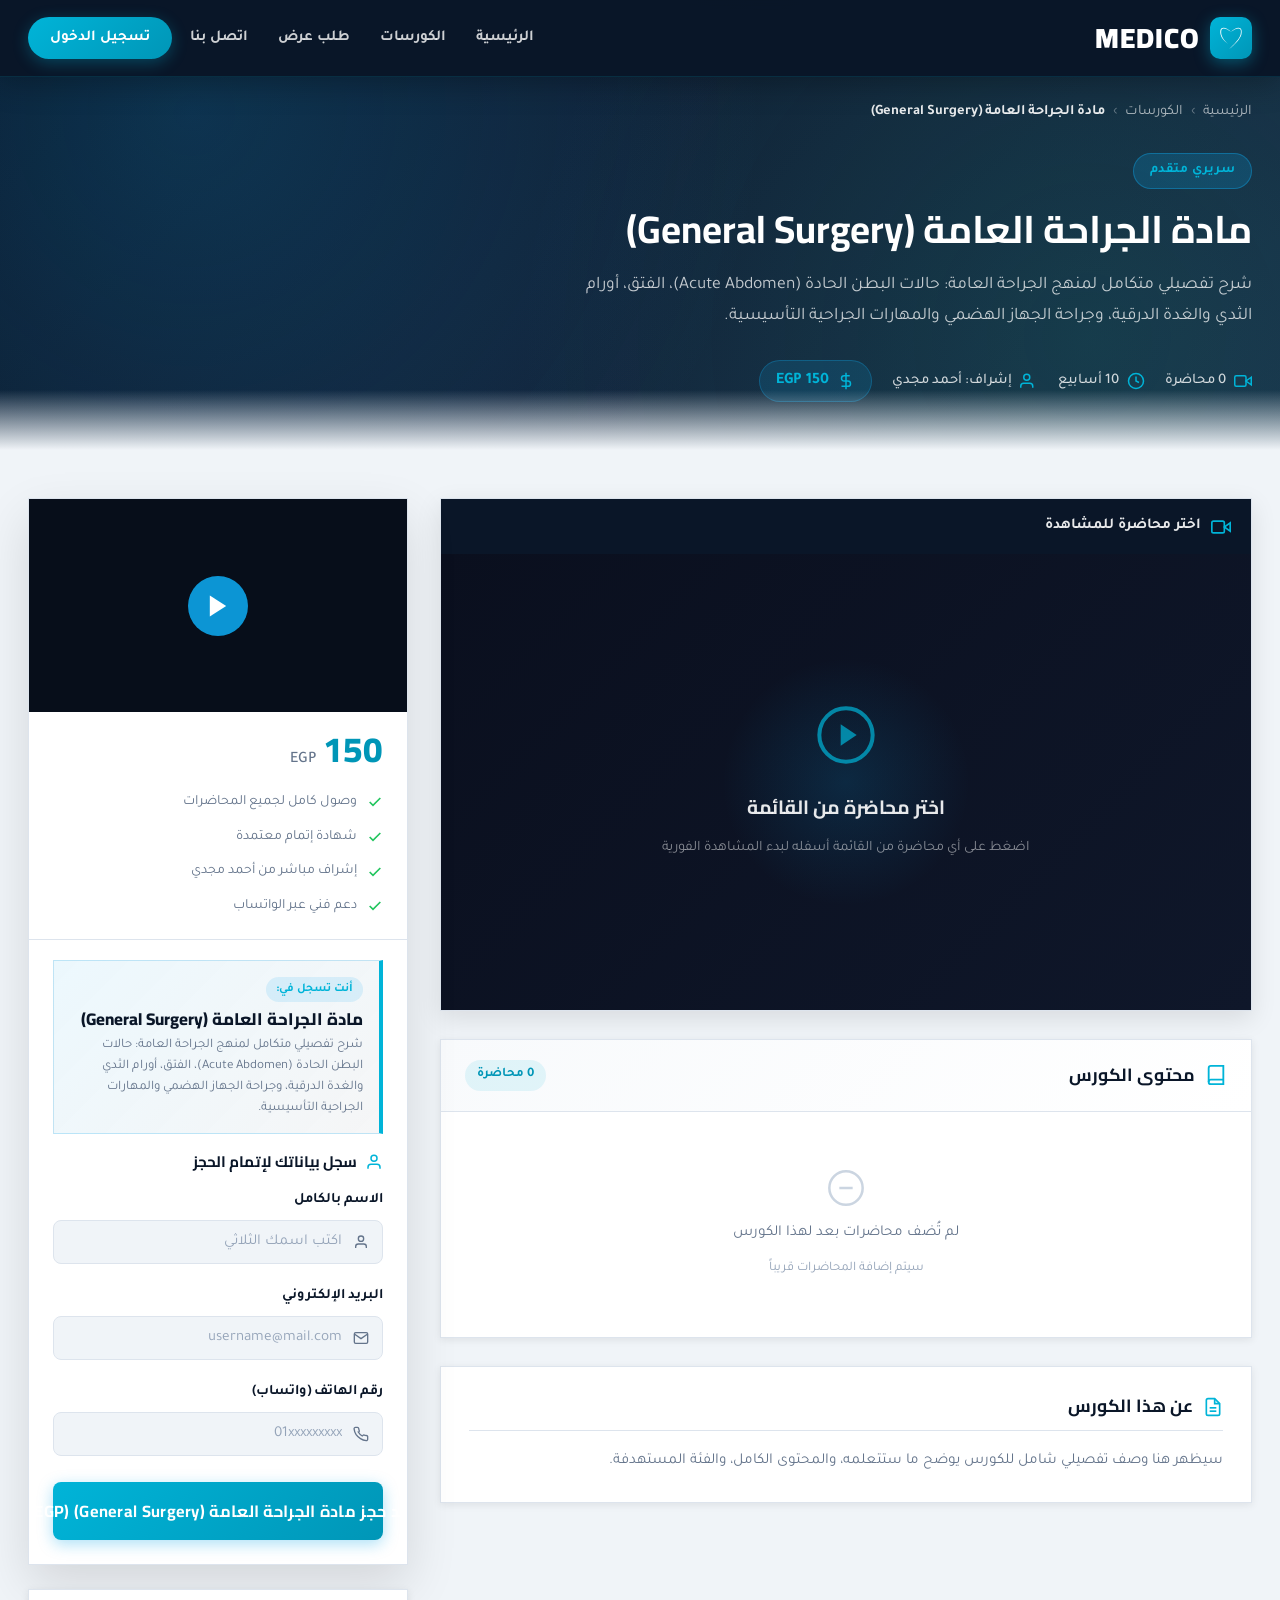
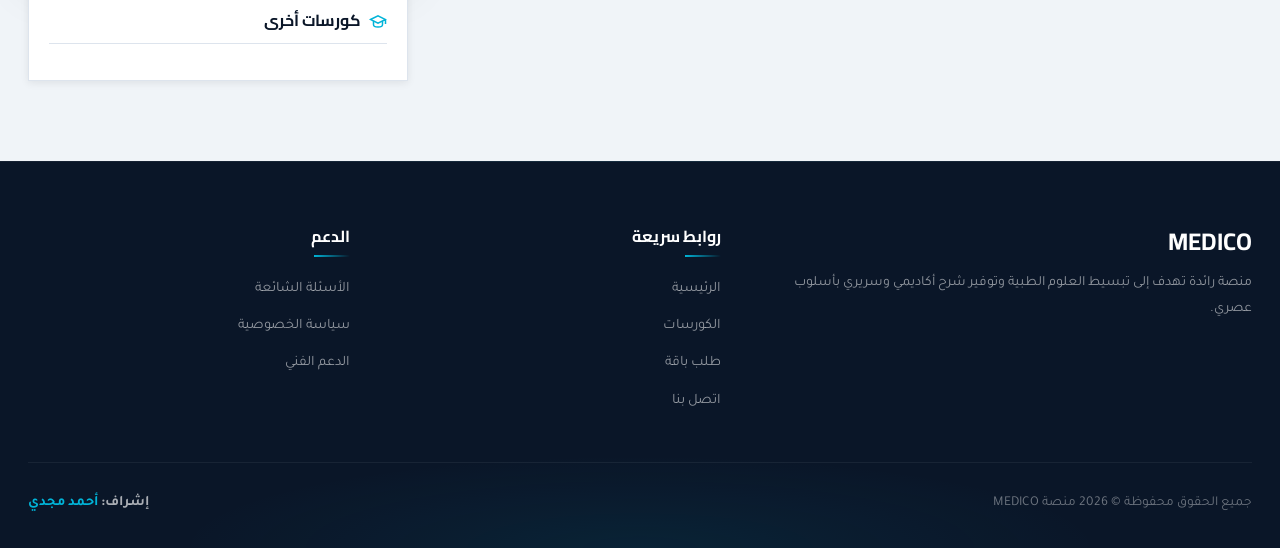
==== commit 907e0732: "Add files via upload" ====
--- a/course.html
+++ b/course.html
@@ -1,4 +1,4 @@
-<!DOCTYPE html>
+﻿<!DOCTYPE html>
 <html lang="ar" dir="rtl">
 
 <head>
@@ -279,9 +279,16 @@
 
                         <!-- Booking Form -->
                         <div class="enrollment-form-wrapper">
+                            <!-- Selected Course Header in Enrollment Box -->
+                            <div class="enrollment-course-header">
+                                <span class="enrollment-tag">أنت تسجل في:</span>
+                                <h4 class="enrollment-course-name" id="enrollCourseTitleDisplay">اسم الكورس</h4>
+                                <p class="enrollment-course-subdesc" id="enrollCourseDescDisplay">وصف الكورس</p>
+                            </div>
+
                             <h4 class="enrollment-form-title">
                                 <svg width="18" height="18" viewBox="0 0 24 24" fill="none" stroke="currentColor" stroke-width="2"><path d="M20 21v-2a4 4 0 0 0-4-4H8a4 4 0 0 0-4 4v2"/><circle cx="12" cy="7" r="4"/></svg>
-                                سجّل بياناتك للحجز
+                                سجل بياناتك لإتمام الحجز
                             </h4>
 
                             <form id="courseEnrollForm" novalidate>
@@ -319,7 +326,7 @@
 
                                 <button type="submit" id="enrollSubmitBtn" class="btn btn-primary btn-form enroll-btn">
                                     <svg width="18" height="18" viewBox="0 0 24 24" fill="none" stroke="currentColor" stroke-width="2.5"><path d="M22 11.08V12a10 10 0 1 1-5.93-9.14"/><polyline points="22 4 12 14.01 9 11.01"/></svg>
-                                    تأكيد الحجز (150 EGP)
+                                    <span id="enrollBtnText">تأكيد الحجز والدفع (150 EGP)</span>
                                 </button>
                             </form>
 
@@ -359,7 +366,73 @@
 
             </div>
         </div>
-    </main>
+        </main>
+
+    <!-- Fast Sync Course Initialization Script (Immediate Render) -->
+    <script>
+        (function() {
+            try {
+                var params = new URLSearchParams(window.location.search);
+                var id = params.get('id') || 'general-surgery';
+                var cData = {
+                    'general-surgery': {
+                        name: 'مادة الجراحة العامة (General Surgery)',
+                        badge: 'سريري متقدم',
+                        duration: '10 أسابيع',
+                        img: 'assets/images/course_general_surgery.svg',
+                        desc: 'شرح تفصيلي متكامل لمنهج الجراحة العامة: حالات البطن الحادة (Acute Abdomen)، الفتق، أورام الثدي والغدة الدرقية، وجراحة الجهاز الهضمي والمهارات الجراحية التأسيسية.'
+                    },
+                    'pediatrics': {
+                        name: 'مبادئ طب الأطفال والرعاية المتكاملة (Pediatrics)',
+                        badge: 'كلينيكال',
+                        duration: '8 أسابيع',
+                        img: 'assets/images/course_pediatrics.svg',
+                        desc: 'منهجية إكلينيكية شاملة لتشخيص وعلاج أمراض الأطفال وحديثي الولادة: تقييم النمو والتطور، التطعيمات، خطط علاج الجفاف، وأمراض الجهاز التنفسي والصفراء الوليدية.'
+                    },
+                    'histology': {
+                        name: 'علم الأنسجة وبيولوجيا الخلية (Medical Histology)',
+                        badge: 'أكاديمي أساسي',
+                        duration: '6 أسابيع',
+                        img: 'assets/images/course_histology.svg',
+                        desc: 'دراسة مجهرية تفاعلية دقيقة لخلايا وأنسجة أجهزة جسم الإنسان الأساسية الأربعة (الطلائية، الضامة، العضلية، العصبية) مع قراءة وفهم الشرائح المجهرية والصبغات النسيجية.'
+                    }
+                };
+
+                var c = cData[id] || cData['general-surgery'];
+                document.title = 'MEDICO - ' + c.name;
+
+                function setFast(elemId, val, isProp) {
+                    var el = document.getElementById(elemId);
+                    if (el) {
+                        if (isProp) el[isProp] = val;
+                        else el.textContent = val;
+                    }
+                }
+
+                setFast('breadcrumbCourse', c.name);
+                setFast('courseTitle', c.name);
+                setFast('courseDesc', c.desc);
+                setFast('courseBadge', c.badge);
+                setFast('metaDuration', c.duration);
+                setFast('metaPrice', '150 EGP');
+                setFast('enrollPrice', '150');
+                setFast('enrollCourseTitleDisplay', c.name);
+                setFast('enrollCourseDescDisplay', c.desc);
+                setFast('enrollCourseName', c.name, 'value');
+                setFast('enrollBtnText', 'تأكيد حجز ' + c.name + ' (150 EGP)');
+                setFast('paymentCourseName', c.name);
+                setFast('paymentCoursePrice', '150');
+
+                var thumb = document.getElementById('enrollThumbImg');
+                if (thumb) {
+                    thumb.src = c.img;
+                    thumb.alt = c.name;
+                }
+            } catch (err) {
+                console.warn('Fast course init notice:', err);
+            }
+        })();
+    </script>
 
     <!-- ==========================================
          FOOTER
@@ -589,67 +662,70 @@
 
     <!-- Firebase Auth State -->
     <script>
-        const firebaseConfig = {
-            apiKey: "AIzaSyA49NmcBO1HmTR1_j01_EzmGUJAFl6SIS0",
-            authDomain: "meproject-e1927.firebaseapp.com",
-            projectId: "meproject-e1927",
-            storageBucket: "meproject-e1927.firebasestorage.app",
-            messagingSenderId: "666133437955",
-            appId: "1:666133437955:web:6f9f05a96bd3a31ec2f836",
-            measurementId: "G-4R6BE0X1G8"
-        };
-
-        if (!firebase.apps.length) {
-            firebase.initializeApp(firebaseConfig);
-        }
-        const authInstance = firebase.auth();
-
-        const navLoginBtn  = document.getElementById('navLoginBtn');
-        const navUserGroup = document.getElementById('navUserGroup');
-        const navUserName  = document.getElementById('navUserName');
-        const navLogoutBtn = document.getElementById('navLogoutBtn');
-        const navAdminLink = document.getElementById('navAdminLink');
-
-        authInstance.onAuthStateChanged(async function(user) {
-            if (user) {
-                navLoginBtn.style.display  = 'none';
-                navUserGroup.style.display = 'flex';
-                const name = user.displayName || user.email.split('@')[0];
-                navUserName.textContent    = '👋 أهلاً، ' + name;
-                
-                // Auto-fill enroll form
-                const enrollNameEl  = document.getElementById('enrollName');
-                const enrollEmailEl = document.getElementById('enrollEmail');
-                if (enrollNameEl  && user.displayName) enrollNameEl.value  = user.displayName;
-                if (enrollEmailEl && user.email)        enrollEmailEl.value = user.email;
-
-                // Update lastSeenAt timestamp
-                dbUpdateLastSeen();
-
-                // Check user role in Firestore
-                try {
-                    const userDoc = await db.collection('users').doc(user.uid).get();
-                    if (userDoc.exists && userDoc.data().role === 'admin') {
-                        if (navAdminLink) navAdminLink.style.display = 'inline-block';
+        (function() {
+            if (typeof firebase === 'undefined') return;
+            try {
+                if (firebase.apps && !firebase.apps.length && typeof firebaseConfig !== 'undefined') {
+                    firebase.initializeApp(firebaseConfig);
+                }
+                const authInstance = firebase.auth();
+
+                const navLoginBtn  = document.getElementById('navLoginBtn');
+                const navUserGroup = document.getElementById('navUserGroup');
+                const navUserName  = document.getElementById('navUserName');
+                const navLogoutBtn = document.getElementById('navLogoutBtn');
+                const navAdminLink = document.getElementById('navAdminLink');
+
+                authInstance.onAuthStateChanged(async function(user) {
+                    if (user) {
+                        if (navLoginBtn)  navLoginBtn.style.display  = 'none';
+                        if (navUserGroup) navUserGroup.style.display = 'flex';
+                        const name = user.displayName || user.email.split('@')[0];
+                        if (navUserName)  navUserName.textContent    = '👋 أهلاً، ' + name;
+                        
+                        // Auto-fill enroll form
+                        const enrollNameEl  = document.getElementById('enrollName');
+                        const enrollEmailEl = document.getElementById('enrollEmail');
+                        if (enrollNameEl  && user.displayName) enrollNameEl.value  = user.displayName;
+                        if (enrollEmailEl && user.email)        enrollEmailEl.value = user.email;
+
+                        // Update lastSeenAt timestamp
+                        if (typeof dbUpdateLastSeen === 'function') dbUpdateLastSeen();
+
+                        // Check user role in Firestore
+                        try {
+                            if (typeof db !== 'undefined' && db) {
+                                const userDoc = await db.collection('users').doc(user.uid).get();
+                                if (userDoc.exists && userDoc.data().role === 'admin') {
+                                    if (navAdminLink) navAdminLink.style.display = 'inline-block';
+                                } else {
+                                    if (navAdminLink) navAdminLink.style.display = 'none';
+                                }
+                            }
+                        } catch (e) {
+                            console.error('Error fetching user role:', e);
+                        }
                     } else {
+                        if (navLoginBtn)  navLoginBtn.style.display  = '';
+                        if (navUserGroup) navUserGroup.style.display = 'none';
+                        if (navUserName)  navUserName.textContent    = '';
                         if (navAdminLink) navAdminLink.style.display = 'none';
                     }
-                } catch (e) {
-                    console.error('Error fetching user role:', e);
+                });
+
+                if (navLogoutBtn) {
+                    navLogoutBtn.addEventListener('click', function() {
+                        if (typeof dbLogout === 'function') {
+                            dbLogout().then(function() {
+                                window.location.reload();
+                            });
+                        }
+                    });
                 }
-            } else {
-                navLoginBtn.style.display  = '';
-                navUserGroup.style.display = 'none';
-                navUserName.textContent    = '';
-                if (navAdminLink) navAdminLink.style.display = 'none';
+            } catch (err) {
+                console.warn('Firebase auth check skipped:', err);
             }
-        });
-
-        navLogoutBtn && navLogoutBtn.addEventListener('click', function() {
-            dbLogout().then(function() {
-                window.location.reload();
-            });
-        });
+        })();
     </script>
 </body>
 
--- a/style.css
+++ b/style.css
@@ -1659,20 +1659,13 @@
    REVEAL ANIMATIONS (IntersectionObserver)
    ========================================= */
 .reveal {
-    opacity: 0;
-    transform: translateY(28px);
+    opacity: 1 !important;
+    transform: translateY(0) !important;
     transition: opacity 0.6s ease, transform 0.6s ease;
 }
 .reveal.revealed {
-    opacity: 1;
-    transform: translateY(0);
-}
-
-/* Fallback: if JS fails or is slow, show content after 1s */
-@media (prefers-reduced-motion: no-preference) {
-    .reveal {
-        animation: revealFallback 0.001s 1.5s forwards;
-    }
+    opacity: 1 !important;
+    transform: translateY(0) !important;
 }
 @keyframes revealFallback {
     to { opacity: 1; transform: translateY(0); }
--- a/course.css
+++ b/course.css
@@ -609,6 +609,52 @@
 .desc-content p { margin-bottom: 12px; }
 .desc-content p:last-child { margin-bottom: 0; }
 
+.course-full-description h4 {
+    color: var(--primary);
+    font-size: 1.05rem;
+    margin: 22px 0 10px;
+    display: flex;
+    align-items: center;
+    gap: 8px;
+    font-family: var(--font-heading);
+}
+
+.course-full-description h4:first-child {
+    margin-top: 0;
+}
+
+.course-full-description ul {
+    list-style: none;
+    padding: 0;
+    margin: 0 0 18px;
+    display: flex;
+    flex-direction: column;
+    gap: 10px;
+}
+
+.course-full-description ul li {
+    position: relative;
+    padding-right: 22px;
+    color: var(--text-muted);
+    font-size: 0.93rem;
+    line-height: 1.7;
+}
+
+.course-full-description ul li::before {
+    content: '•';
+    position: absolute;
+    right: 4px;
+    color: var(--accent);
+    font-weight: 900;
+    font-size: 1.3rem;
+    line-height: 1;
+}
+
+.course-full-description ul li strong {
+    color: var(--primary);
+    font-weight: 700;
+}
+
 /* =============================================
    ENROLLMENT / SIDEBAR CARD
    ============================================= */
@@ -718,11 +764,47 @@
     padding: 20px 24px 24px;
 }
 
+.enrollment-course-header {
+    background: linear-gradient(135deg, rgba(14, 165, 233, 0.08), rgba(15, 23, 42, 0.04));
+    border: 1px solid rgba(14, 165, 233, 0.22);
+    border-radius: var(--border-radius-sm);
+    padding: 14px 16px;
+    margin-bottom: 18px;
+    border-right: 4px solid var(--accent);
+}
+
+.enrollment-tag {
+    display: inline-block;
+    font-size: 0.75rem;
+    font-weight: 700;
+    color: var(--accent);
+    background: rgba(14, 165, 233, 0.12);
+    padding: 2px 10px;
+    border-radius: 50px;
+    margin-bottom: 6px;
+}
+
+.enrollment-course-name {
+    font-size: 1.05rem;
+    color: var(--primary);
+    font-weight: 800;
+    margin-bottom: 4px;
+    line-height: 1.4;
+    font-family: var(--font-heading);
+}
+
+.enrollment-course-subdesc {
+    font-size: 0.82rem;
+    color: var(--text-muted);
+    line-height: 1.6;
+    margin: 0;
+}
+
 .enrollment-form-title {
     display: flex;
     align-items: center;
     gap: 8px;
-    font-size: 1rem;
+    font-size: 0.95rem;
     color: var(--primary);
     margin-bottom: 16px;
     font-family: var(--font-heading);
